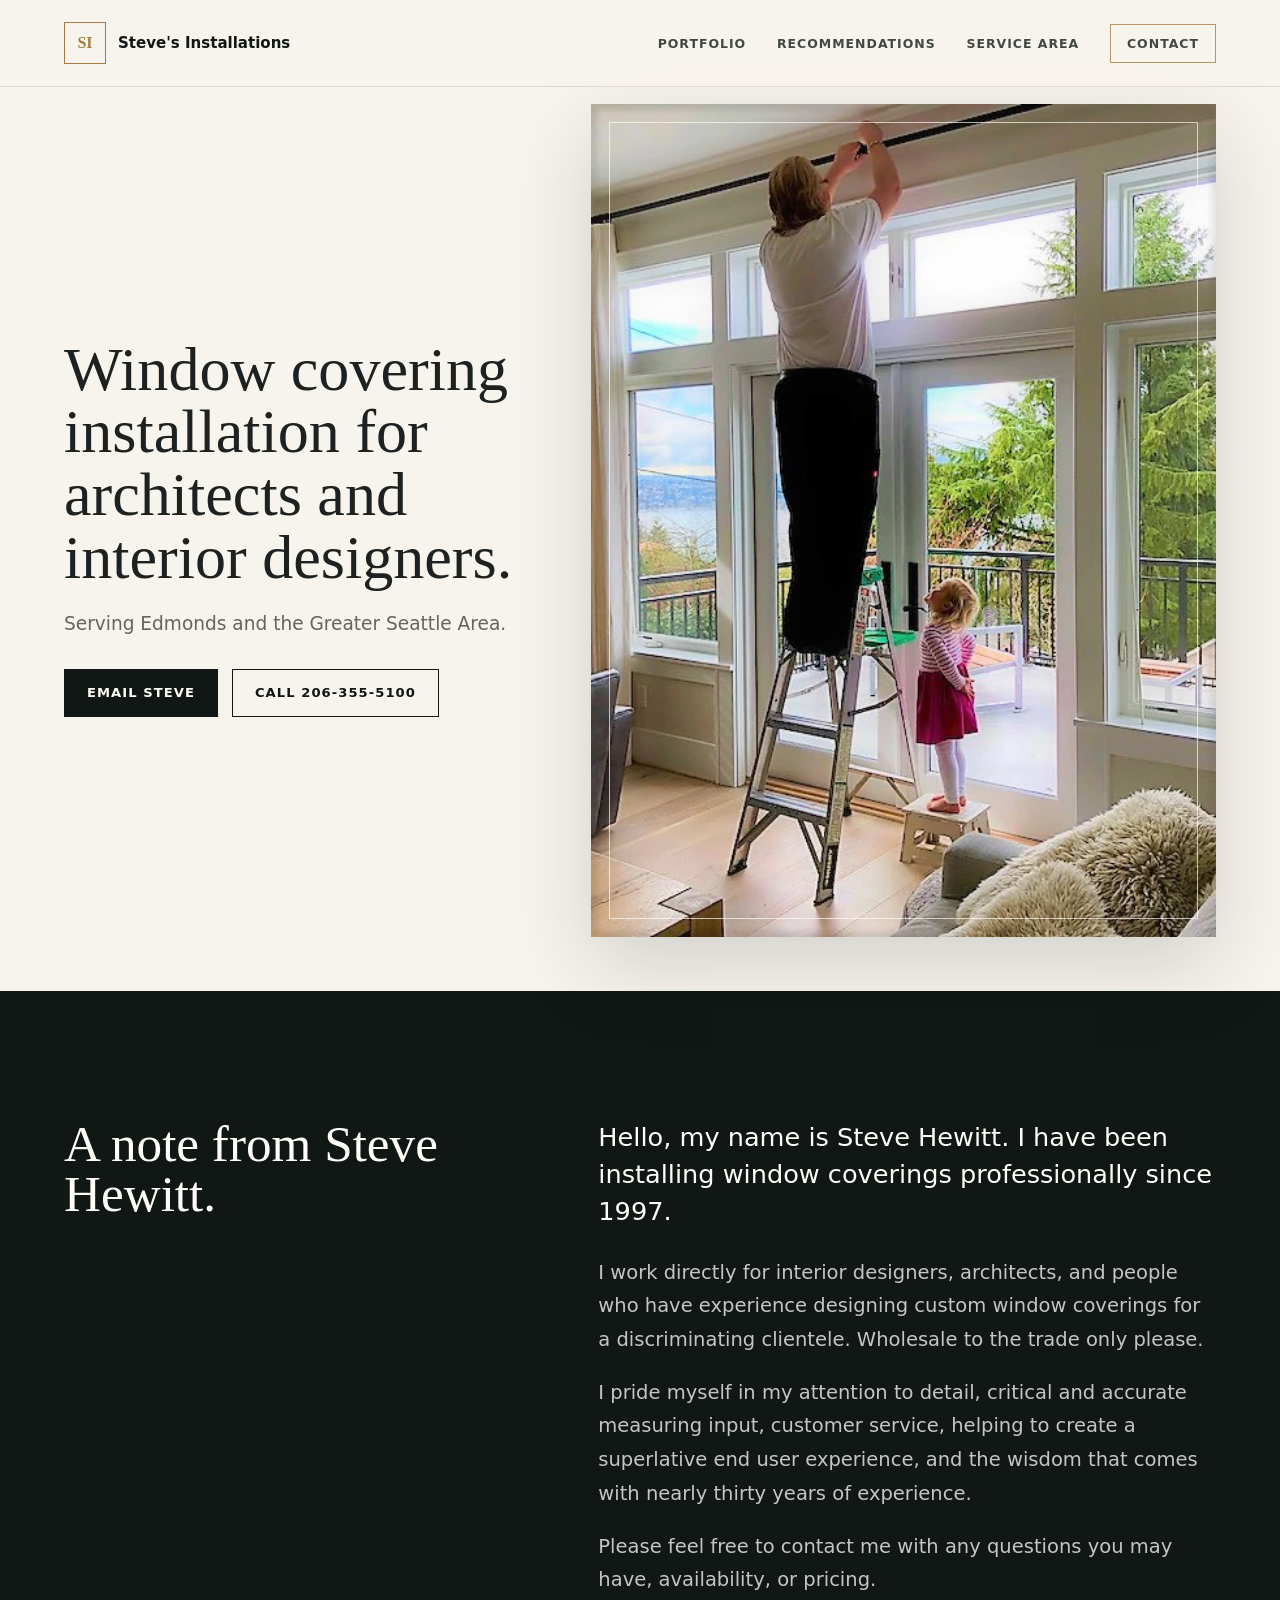
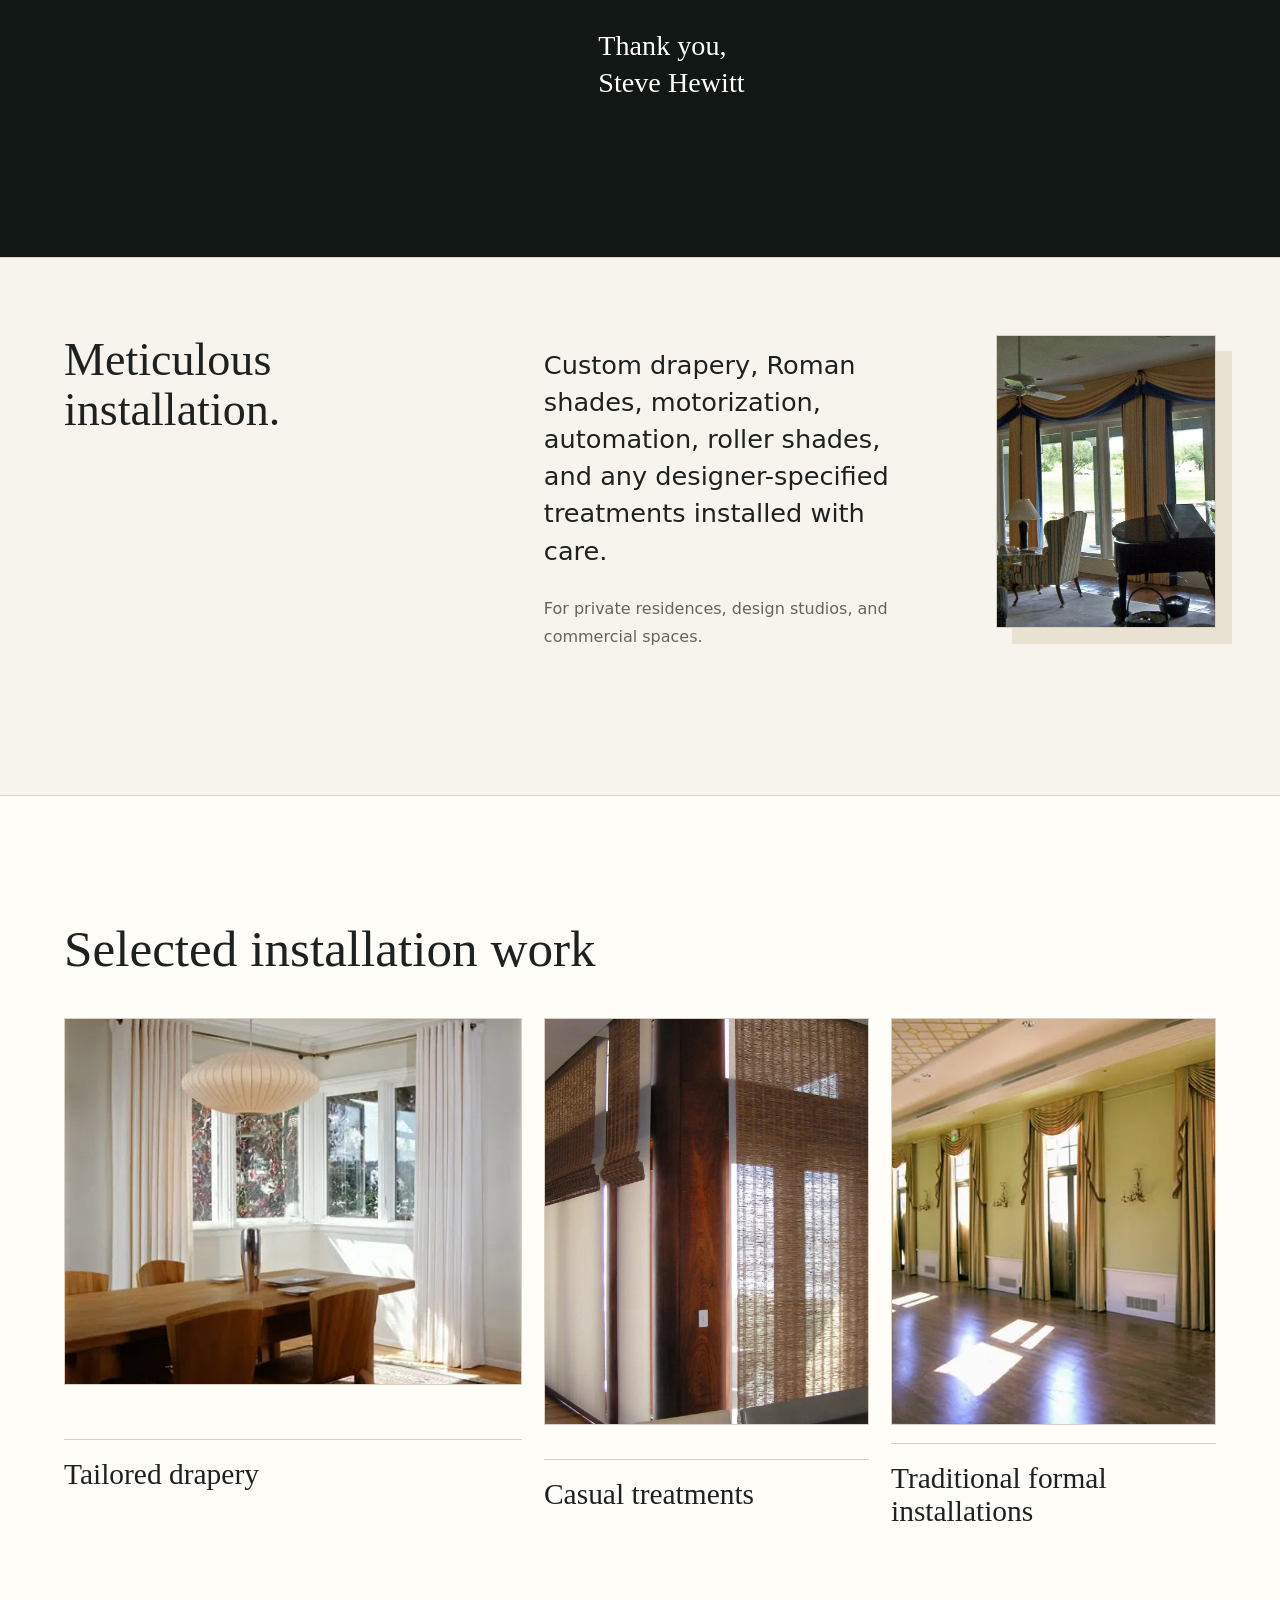
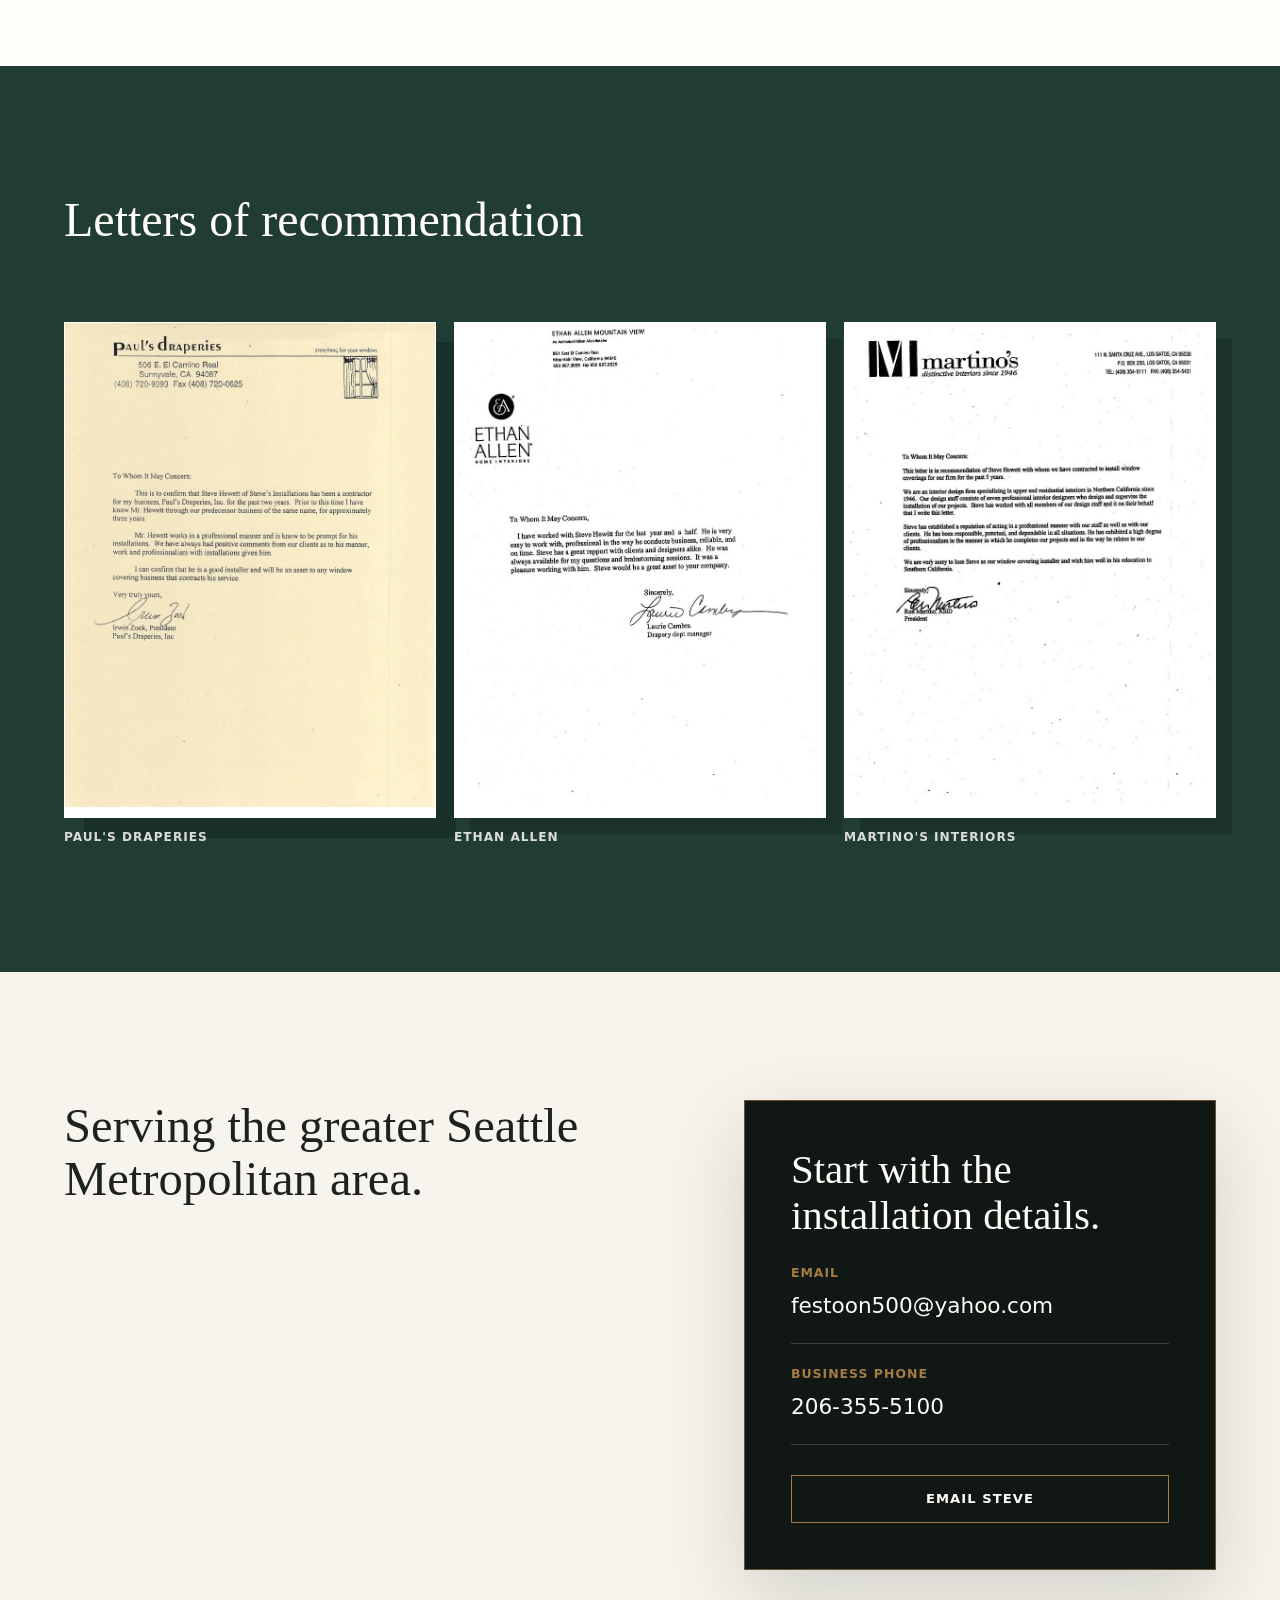
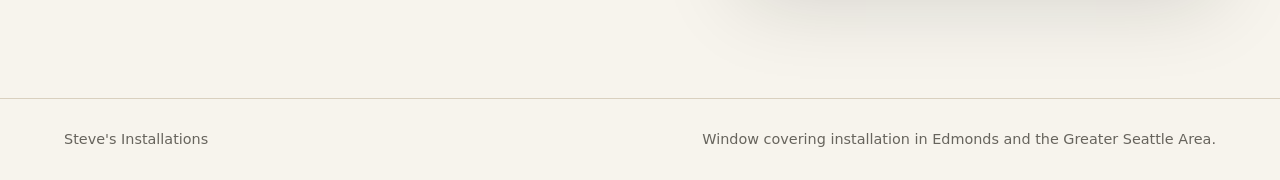
==== index.html @ 8beb2110 "Add files via upload initial commit" ====
<!doctype html>
<html lang="en">
  <head>
    <meta charset="utf-8">
    <meta name="viewport" content="width=device-width, initial-scale=1">
    <title>Steve's Installations | Window Covering Installation in Edmonds, WA</title>
    <meta
      name="description"
      content="High-end window covering installation for designers, companies, and refined interiors in Edmonds and the Greater Seattle Area."
    >
    <meta
      name="keywords"
      content="window covering installation Edmonds WA, window treatment installation Greater Seattle, drapery installation Seattle, shade installation Edmonds, blind installation Seattle"
    >
    <link rel="preload" as="image" href="assets/onsite-installation.webp">
    <link rel="stylesheet" href="styles.css?v=20260626-notes">
  </head>
  <body>
    <header class="site-header" aria-label="Primary navigation">
      <a class="brand" href="#top" aria-label="Steve's Installations home">
        <span class="brand-mark">SI</span>
        <span>Steve's Installations</span>
      </a>
      <button class="menu-toggle" type="button" aria-expanded="false" aria-controls="site-nav">
        <span></span>
        <span></span>
      </button>
      <nav id="site-nav" class="site-nav">
        <a href="#portfolio">Portfolio</a>
        <a href="#recommendations">Recommendations</a>
        <a href="#service-area">Service Area</a>
        <a class="nav-contact" href="#service-area">Contact</a>
      </nav>
    </header>

    <main id="top">
      <section class="hero">
        <div class="hero-copy">
          <h1>Window covering installation for architects and interior designers.</h1>
          <p>
            Serving Edmonds and the Greater Seattle Area.
          </p>
          <div class="hero-actions" aria-label="Contact options">
            <a class="button primary" href="#service-area">Email Steve</a>
            <a class="button secondary" href="tel:+12063555100">Call 206-355-5100</a>
          </div>
        </div>
        <div class="hero-media" aria-label="Luxury interior with installed window coverings">
          <img src="assets/onsite-installation.webp" alt="Installer working from a ladder to align window treatment hardware">
        </div>
      </section>

      <section class="bio-note" aria-labelledby="bio-heading">
        <div>
          <h2 id="bio-heading">A note from Steve Hewitt.</h2>
        </div>
        <div class="bio-copy">
          <p>
            Hello, my name is Steve Hewitt. I have been installing window coverings
            professionally since 1997.
          </p>
          <p>
            I work directly for interior designers, architects, and people who have
            experience designing custom window coverings for a discriminating clientele.
            Wholesale to the trade only please.
          </p>
          <p>
            I pride myself in my attention to detail, critical and accurate measuring input,
            customer service, helping to create a superlative end user experience, and the
            wisdom that comes with nearly thirty years of experience.
          </p>
          <p>
            Please feel free to contact me with any questions you may have, availability,
            or pricing.
          </p>
          <p class="bio-signature">Thank you,<br>Steve Hewitt</p>
        </div>
      </section>

      <section class="intro" aria-labelledby="meticulous-heading">
        <div>
          <h2 id="meticulous-heading">Meticulous installation.</h2>
        </div>
        <div class="intro-copy">
          <p>
            Custom drapery, Roman shades, motorization, automation, roller shades, and
            any designer-specified treatments installed with care.
          </p>
          <p>
            For private residences, design studios, and commercial spaces.
          </p>
        </div>
        <figure class="intro-media">
          <img src="assets/hero-drapery-room.webp" alt="Living room with layered custom drapery installed across tall windows">
        </figure>
      </section>

      <section id="portfolio" class="portfolio" aria-labelledby="portfolio-heading">
        <div class="section-heading">
          <h2 id="portfolio-heading">Selected installation work</h2>
        </div>
        <div class="project-grid">
          <article class="project featured">
            <img src="assets/dining-drapery.webp" alt="White custom drapery installed around a dining room bay window">
            <div>
              <h3>Tailored drapery</h3>
            </div>
          </article>
          <article class="project">
            <img src="assets/woven-shades.webp" alt="Woven shades installed across a warm wood interior">
            <div>
              <h3>Casual treatments</h3>
            </div>
          </article>
          <article class="project">
            <img src="assets/ballroom-drapery.webp" alt="Formal room with custom swags and drapery installed along tall windows">
            <div>
              <h3>Traditional formal installations</h3>
            </div>
          </article>
        </div>
      </section>

      <section id="recommendations" class="trust" aria-labelledby="trust-heading">
        <div class="trust-copy">
          <h2 id="trust-heading">Letters of recommendation</h2>
        </div>
        <div class="letter-gallery" aria-label="Recommendation letter scans">
          <article class="letter-scan featured-letter">
            <button class="letter-button" type="button" data-letter-src="assets/letter-pauls-draperies.webp" data-letter-title="Paul's Draperies">
              <img src="assets/letter-pauls-draperies.webp" alt="Recommendation letter from Paul's Draperies">
            </button>
            <span>Paul's Draperies</span>
          </article>
          <article class="letter-scan">
            <button class="letter-button" type="button" data-letter-src="assets/letter-ethan-allen.webp" data-letter-title="Ethan Allen">
              <img src="assets/letter-ethan-allen.webp" alt="Recommendation letter from Ethan Allen Mountain View">
            </button>
            <span>Ethan Allen</span>
          </article>
          <article class="letter-scan">
            <button class="letter-button" type="button" data-letter-src="assets/letter-martinos.webp" data-letter-title="Martino's Interiors">
              <img src="assets/letter-martinos.webp" alt="Recommendation letter from Martino's distinctive interiors">
            </button>
            <span>Martino's Interiors</span>
          </article>
        </div>
      </section>

      <section id="service-area" class="contact-section" aria-labelledby="contact-heading">
        <div class="service-area">
          <h2>Serving the greater Seattle Metropolitan area.</h2>
        </div>
        <div class="contact-card">
          <h2 id="contact-heading">Start with the installation details.</h2>
          <dl>
            <div>
              <dt>Email</dt>
              <dd><a href="mailto:festoon500@yahoo.com">festoon500@yahoo.com</a></dd>
            </div>
            <div>
              <dt>Business Phone</dt>
              <dd><a href="tel:+12063555100">206-355-5100</a></dd>
            </div>
          </dl>
          <a class="button primary wide" href="mailto:festoon500@yahoo.com">Email Steve</a>
        </div>
      </section>
    </main>

    <footer class="site-footer">
      <p>Steve's Installations</p>
      <p>Window covering installation in Edmonds and the Greater Seattle Area.</p>
    </footer>

    <div class="letter-modal" id="letter-modal" role="dialog" aria-modal="true" aria-hidden="true" aria-labelledby="letter-modal-title">
      <div class="letter-modal-shell">
        <div class="letter-modal-bar">
          <h2 id="letter-modal-title">Recommendation letter</h2>
          <button class="letter-close" type="button" aria-label="Close recommendation letter">Close</button>
        </div>
        <div class="letter-modal-frame">
          <img id="letter-modal-image" src="" alt="">
        </div>
      </div>
    </div>

    <script src="script.js?v=20260626-notes"></script>
  </body>
</html>
---- styles.css ----
:root {
  --bg: #f7f4ed;
  --paper: #fffdf8;
  --ink: #1d211f;
  --muted: #67645d;
  --line: #d9d0bf;
  --brass: #a47b42;
  --evergreen: #213c34;
  --deep: #101715;
  --shadow: 0 28px 80px rgba(16, 23, 21, 0.16);
  --serif: Castellar, Georgia, "Times New Roman", serif;
  --sans: Inter, ui-sans-serif, system-ui, -apple-system, BlinkMacSystemFont, "Segoe UI", sans-serif;
}

* {
  box-sizing: border-box;
}

html {
  scroll-behavior: smooth;
  overflow-x: hidden;
}

body {
  margin: 0;
  background: var(--bg);
  color: var(--ink);
  font-family: var(--sans);
  letter-spacing: 0;
  overflow-x: hidden;
}

body.modal-open {
  overflow: hidden;
}

img {
  display: block;
  max-width: 100%;
}

a {
  color: inherit;
  text-decoration: none;
}

.site-header {
  position: fixed;
  inset: 0 0 auto;
  z-index: 20;
  display: flex;
  align-items: center;
  justify-content: space-between;
  gap: 24px;
  padding: 22px clamp(22px, 5vw, 72px);
  background: rgba(247, 244, 237, 0.86);
  border-bottom: 1px solid rgba(217, 208, 191, 0.72);
  backdrop-filter: blur(18px);
}

.brand {
  display: inline-flex;
  align-items: center;
  gap: 12px;
  font-size: 0.94rem;
  font-weight: 650;
  color: var(--deep);
}

.brand-mark {
  display: grid;
  width: 42px;
  height: 42px;
  place-items: center;
  border: 1px solid var(--brass);
  color: var(--brass);
  font-family: var(--serif);
  font-size: 1rem;
}

.site-nav {
  display: flex;
  align-items: center;
  gap: clamp(18px, 2.4vw, 34px);
  font-size: 0.78rem;
  font-weight: 700;
  color: var(--deep);
  text-transform: uppercase;
  letter-spacing: 0.08em;
}

.site-nav a {
  opacity: 0.78;
  transition: opacity 180ms ease, color 180ms ease;
}

.site-nav a:hover,
.site-nav a:focus-visible {
  color: var(--brass);
  opacity: 1;
}

.nav-contact {
  padding: 11px 16px;
  border: 1px solid var(--brass);
}

.menu-toggle {
  display: none;
  width: 42px;
  height: 42px;
  border: 1px solid var(--line);
  background: var(--paper);
}

.menu-toggle span {
  display: block;
  width: 18px;
  height: 1px;
  margin: 5px auto;
  background: var(--deep);
}

.hero {
  min-height: 88vh;
  display: grid;
  grid-template-columns: minmax(0, 0.86fr) minmax(420px, 1.14fr);
  gap: clamp(28px, 4.4vw, 64px);
  align-items: center;
  padding: 104px clamp(22px, 5vw, 72px) 54px;
}

.hero-copy {
  max-width: 610px;
  padding-top: 14px;
}

h1,
h2,
h3,
p {
  margin-top: 0;
}

h1,
h2 {
  font-family: var(--serif);
  font-weight: 400;
  line-height: 0.98;
}

h1 {
  margin-bottom: 20px;
  font-size: clamp(3rem, 4.85vw, 5.1rem);
  line-height: 1.01;
}

h2 {
  margin-bottom: 0;
  font-size: clamp(2.2rem, 4.25vw, 4.65rem);
}

h3 {
  margin-bottom: 10px;
  font-family: var(--serif);
  font-size: clamp(1.45rem, 2.3vw, 2.1rem);
  font-weight: 400;
}

.hero-copy p,
.intro-copy p,
.intro-media figcaption,
.trust-copy p,
.section-heading p,
.project p,
.service-area p,
.contact-card dd,
.site-footer {
  color: var(--muted);
  font-size: 1rem;
  line-height: 1.75;
}

.hero-copy p {
  max-width: 560px;
  margin-bottom: 28px;
  font-size: clamp(1.02rem, 1.45vw, 1.16rem);
}

.hero-actions {
  display: flex;
  flex-wrap: wrap;
  gap: 14px;
}

.button {
  display: inline-flex;
  min-height: 48px;
  align-items: center;
  justify-content: center;
  padding: 0 22px;
  border: 1px solid var(--deep);
  font-size: 0.82rem;
  font-weight: 800;
  text-transform: uppercase;
  letter-spacing: 0.08em;
  transition: transform 180ms ease, background 180ms ease, border-color 180ms ease;
}

.button:hover,
.button:focus-visible {
  transform: translateY(-2px);
}

.button.primary {
  background: var(--deep);
  color: var(--paper);
}

.button.secondary {
  color: var(--deep);
}

.button.wide {
  width: 100%;
}

.hero-media {
  position: relative;
  min-height: min(60vh, 620px);
  overflow: hidden;
  box-shadow: var(--shadow);
}

.hero-media::before {
  position: absolute;
  inset: 18px;
  z-index: 1;
  border: 1px solid rgba(255, 253, 248, 0.68);
  content: "";
  pointer-events: none;
}

.hero-media img {
  width: 100%;
  height: 100%;
  min-height: inherit;
  object-fit: cover;
  object-position: center;
}

.intro,
.bio-note,
.portfolio,
.trust,
.contact-section {
  padding: clamp(76px, 10vw, 136px) clamp(22px, 5vw, 72px);
}

.intro,
.bio-note,
.portfolio,
.trust,
.contact-section {
  scroll-margin-top: 88px;
}

.intro {
  display: grid;
  grid-template-columns: minmax(300px, 0.9fr) minmax(300px, 0.84fr) minmax(220px, 0.46fr);
  gap: clamp(30px, 5vw, 72px);
  padding-top: clamp(44px, 6vw, 86px);
  border-top: 1px solid var(--line);
  border-bottom: 1px solid var(--line);
}

.intro h2 {
  max-width: 8.4em;
  font-size: clamp(2.35rem, 3.6vw, 3.9rem);
  line-height: 1.08;
}

.intro-copy {
  max-width: 640px;
  padding-top: 12px;
}

.intro-copy p:first-child {
  color: var(--ink);
  font-size: clamp(1.2rem, 2vw, 1.72rem);
  line-height: 1.45;
}

.intro-media {
  align-self: start;
  margin: 0;
}

.intro-media img {
  width: 100%;
  aspect-ratio: 3 / 4;
  object-fit: cover;
  border: 1px solid var(--line);
  box-shadow: 16px 16px 0 rgba(164, 123, 66, 0.16);
}

.intro-media figcaption {
  margin-top: 14px;
  color: var(--deep);
  font-size: 0.84rem;
  font-weight: 750;
  letter-spacing: 0.08em;
  line-height: 1.5;
  text-transform: uppercase;
}

.bio-note {
  display: grid;
  grid-template-columns: minmax(0, 0.72fr) minmax(320px, 1fr);
  gap: clamp(36px, 7vw, 96px);
  background: var(--deep);
  color: var(--paper);
}

.bio-note h2 {
  max-width: 620px;
  font-size: clamp(2.3rem, 4vw, 4.45rem);
}

.bio-copy {
  max-width: 760px;
}

.bio-copy p {
  color: rgba(255, 253, 248, 0.76);
  font-size: clamp(1.02rem, 1.55vw, 1.22rem);
  line-height: 1.72;
}

.bio-copy p:first-child {
  color: var(--paper);
  font-size: clamp(1.26rem, 2vw, 1.68rem);
  line-height: 1.45;
}

.bio-signature {
  margin-top: 30px;
  color: var(--paper) !important;
  font-family: var(--serif);
  font-size: clamp(1.32rem, 2.2vw, 1.9rem) !important;
  line-height: 1.32 !important;
}

.portfolio {
  background: var(--paper);
}

.section-heading {
  display: flex;
  align-items: end;
  justify-content: space-between;
  gap: 28px;
  margin-bottom: 44px;
}

.section-heading h2 {
  max-width: 760px;
  font-size: clamp(2.3rem, 4vw, 4.4rem);
}

.section-heading p {
  max-width: 360px;
  margin-bottom: 10px;
}

.project-grid {
  display: grid;
  grid-template-columns: 1.24fr 0.88fr 0.88fr;
  gap: 22px;
  align-items: stretch;
}

.project {
  display: grid;
  gap: 18px;
}

.project img {
  width: 100%;
  aspect-ratio: 4 / 5;
  object-fit: cover;
  border: 1px solid var(--line);
}

.project.featured img {
  aspect-ratio: 5 / 4;
  object-position: center;
}

.project div {
  border-top: 1px solid var(--line);
  padding-top: 18px;
}

.project p {
  margin-bottom: 0;
}

.trust {
  display: grid;
  grid-template-columns: minmax(390px, 0.82fr) minmax(520px, 1.18fr);
  gap: clamp(36px, 6vw, 78px);
  align-items: start;
  background: var(--evergreen);
  color: var(--paper);
}

.trust-copy {
  min-width: 0;
}

.trust-copy h2 {
  max-width: 10em;
  font-size: clamp(2.45rem, 3.75vw, 4.25rem);
  line-height: 1.08;
}

.trust-copy p {
  max-width: 690px;
  margin-top: 28px;
  color: rgba(255, 253, 248, 0.72);
  font-size: clamp(1.08rem, 1.8vw, 1.35rem);
}

.letter-gallery {
  display: grid;
  grid-template-columns: 1.06fr 0.82fr;
  gap: 18px;
  align-items: start;
}

.letter-scan {
  display: grid;
  gap: 12px;
}

.letter-button {
  display: block;
  width: 100%;
  padding: 0;
  border: 0;
  background: transparent;
  color: inherit;
  cursor: zoom-in;
  text-align: left;
}

.letter-button:hover img,
.letter-button:focus-visible img {
  border-color: var(--brass);
  transform: translateY(-3px);
}

.letter-button:focus-visible {
  outline: 2px solid var(--brass);
  outline-offset: 8px;
}

.letter-scan img {
  width: 100%;
  aspect-ratio: 3 / 4;
  object-fit: contain;
  object-position: top center;
  background: #fff;
  border: 1px solid rgba(255, 253, 248, 0.42);
  box-shadow: 16px 16px 0 rgba(0, 0, 0, 0.18);
  transition: border-color 180ms ease, transform 180ms ease;
}

.letter-scan span {
  color: rgba(255, 253, 248, 0.84);
  font-size: 0.76rem;
  font-weight: 800;
  letter-spacing: 0.08em;
  text-transform: uppercase;
}

.featured-letter {
  grid-row: span 2;
}

.featured-letter img {
  box-shadow: 20px 20px 0 rgba(0, 0, 0, 0.2);
}

.contact-section {
  display: grid;
  grid-template-columns: minmax(0, 0.78fr) minmax(320px, 0.62fr);
  gap: clamp(34px, 7vw, 86px);
  align-items: start;
}

.service-area h2 {
  margin-bottom: 26px;
  max-width: 100%;
  font-size: clamp(2.2rem, 3.8vw, 4.15rem);
  line-height: 1.08;
}

.contact-card h2 {
  margin-bottom: 26px;
  max-width: 8.5em;
  font-size: clamp(1.78rem, 3.2vw, 3.35rem);
  line-height: 1.12;
  overflow-wrap: normal;
  word-break: normal;
  hyphens: none;
  text-wrap: balance;
}

.service-area p {
  max-width: 620px;
  font-size: clamp(1.08rem, 1.8vw, 1.35rem);
}

.seo-line {
  margin-top: 28px;
  color: var(--ink);
}

.contact-card {
  padding: clamp(28px, 4vw, 46px);
  background: var(--deep);
  color: var(--paper);
  border: 1px solid rgba(164, 123, 66, 0.58);
  box-shadow: var(--shadow);
}

.contact-card dl {
  display: grid;
  gap: 22px;
  margin: 0 0 30px;
}

.contact-card div {
  padding-bottom: 18px;
  border-bottom: 1px solid rgba(255, 253, 248, 0.18);
}

.contact-card dt {
  margin-bottom: 7px;
  color: var(--brass);
  font-size: 0.78rem;
  font-weight: 800;
  text-transform: uppercase;
  letter-spacing: 0.08em;
}

.contact-card dd {
  margin: 0;
  color: var(--paper);
  font-size: clamp(1.05rem, 2vw, 1.35rem);
}

.contact-card .button.primary {
  border-color: var(--brass);
  background: transparent;
  color: var(--paper);
}

.site-footer {
  display: flex;
  justify-content: space-between;
  gap: 20px;
  padding: 28px clamp(22px, 5vw, 72px);
  border-top: 1px solid var(--line);
}

.site-footer p {
  margin: 0;
  font-size: 0.9rem;
}

.letter-modal {
  position: fixed;
  inset: 0;
  z-index: 80;
  display: none;
  place-items: center;
  padding: 18px;
  background: rgba(16, 23, 21, 0.72);
  backdrop-filter: blur(8px);
}

.letter-modal.is-open {
  display: grid;
}

.letter-modal-shell {
  display: grid;
  width: min(94vw, 960px);
  max-height: 94vh;
  grid-template-rows: auto minmax(0, 1fr);
  overflow: hidden;
  background: var(--paper);
  border: 1px solid var(--brass);
  box-shadow: var(--shadow);
}

.letter-modal-bar {
  display: flex;
  align-items: center;
  justify-content: space-between;
  gap: 16px;
  padding: 16px 18px;
  border-bottom: 1px solid var(--line);
  background: var(--paper);
}

.letter-modal-bar h2 {
  margin: 0;
  font-family: var(--sans);
  font-size: 0.82rem;
  font-weight: 800;
  letter-spacing: 0.08em;
  line-height: 1.2;
  text-transform: uppercase;
}

.letter-close {
  min-height: 38px;
  padding: 0 14px;
  border: 1px solid var(--deep);
  background: var(--deep);
  color: var(--paper);
  cursor: pointer;
  font-size: 0.76rem;
  font-weight: 800;
  letter-spacing: 0.08em;
  text-transform: uppercase;
}

.letter-modal-frame {
  max-height: calc(94vh - 71px);
  overflow: auto;
  padding: clamp(18px, 3vw, 34px);
  background: #ede7dc;
}

.letter-modal-frame img {
  width: min(860px, 100%);
  max-width: none;
  margin: 0 auto;
  background: #fff;
  box-shadow: 0 18px 60px rgba(16, 23, 21, 0.22);
}

@media (max-width: 1320px) {
  .trust {
    grid-template-columns: 1fr;
  }

  .trust-copy h2 {
    max-width: 100%;
  }

  .letter-gallery {
    grid-template-columns: repeat(3, minmax(0, 1fr));
  }

  .featured-letter {
    grid-row: auto;
  }
}

@media (max-width: 940px) {
  .site-header {
    padding: 16px 22px;
  }

  .menu-toggle {
    display: block;
  }

  .site-nav {
    position: fixed;
    inset: 75px 16px auto;
    display: none;
    flex-direction: column;
    align-items: stretch;
    gap: 0;
    padding: 10px;
    background: var(--paper);
    border: 1px solid var(--line);
    box-shadow: var(--shadow);
  }

  .site-nav.is-open {
    display: flex;
  }

  .site-nav a {
    padding: 15px 14px;
  }

  .nav-contact {
    border: 0;
    border-top: 1px solid var(--line);
  }

  .hero,
  .intro,
  .bio-note,
  .trust,
  .contact-section {
    grid-template-columns: 1fr;
  }

  .hero {
    min-height: auto;
    padding-top: 104px;
  }

  .hero-media {
    min-height: 440px;
  }

  .section-heading {
    display: block;
  }

  .project-grid {
    grid-template-columns: 1fr;
  }

  .intro-media {
    max-width: 430px;
  }

  .letter-gallery {
    grid-template-columns: repeat(3, minmax(0, 1fr));
  }

  .featured-letter {
    grid-row: auto;
  }

  .project.featured img,
  .project img {
    aspect-ratio: 16 / 11;
  }
}

@media (max-width: 560px) {
  .brand {
    gap: 9px;
    font-size: 0.84rem;
  }

  .brand-mark {
    width: 36px;
    height: 36px;
  }

  h1 {
    font-size: clamp(2.32rem, 11.5vw, 3.05rem);
  }

  h2 {
    font-size: clamp(2.1rem, 12vw, 3.35rem);
  }

  .hero-actions,
  .button {
    width: 100%;
  }

  .hero-media {
    min-height: 330px;
  }

  .intro,
  .bio-note,
  .portfolio,
  .trust,
  .contact-section {
    padding-top: 68px;
    padding-bottom: 68px;
  }

  .contact-card {
    padding: 26px;
  }

  .contact-card h2 {
    max-width: 100%;
    font-size: clamp(1.58rem, 7.2vw, 2.06rem);
    line-height: 1.16;
  }

  .letter-gallery {
    grid-template-columns: 1fr;
    gap: 24px;
  }

  .letter-modal {
    padding: 12px;
  }

  .letter-modal-frame {
    padding: 14px;
  }

  .site-footer {
    display: block;
  }

  .site-footer p + p {
    margin-top: 8px;
  }
}
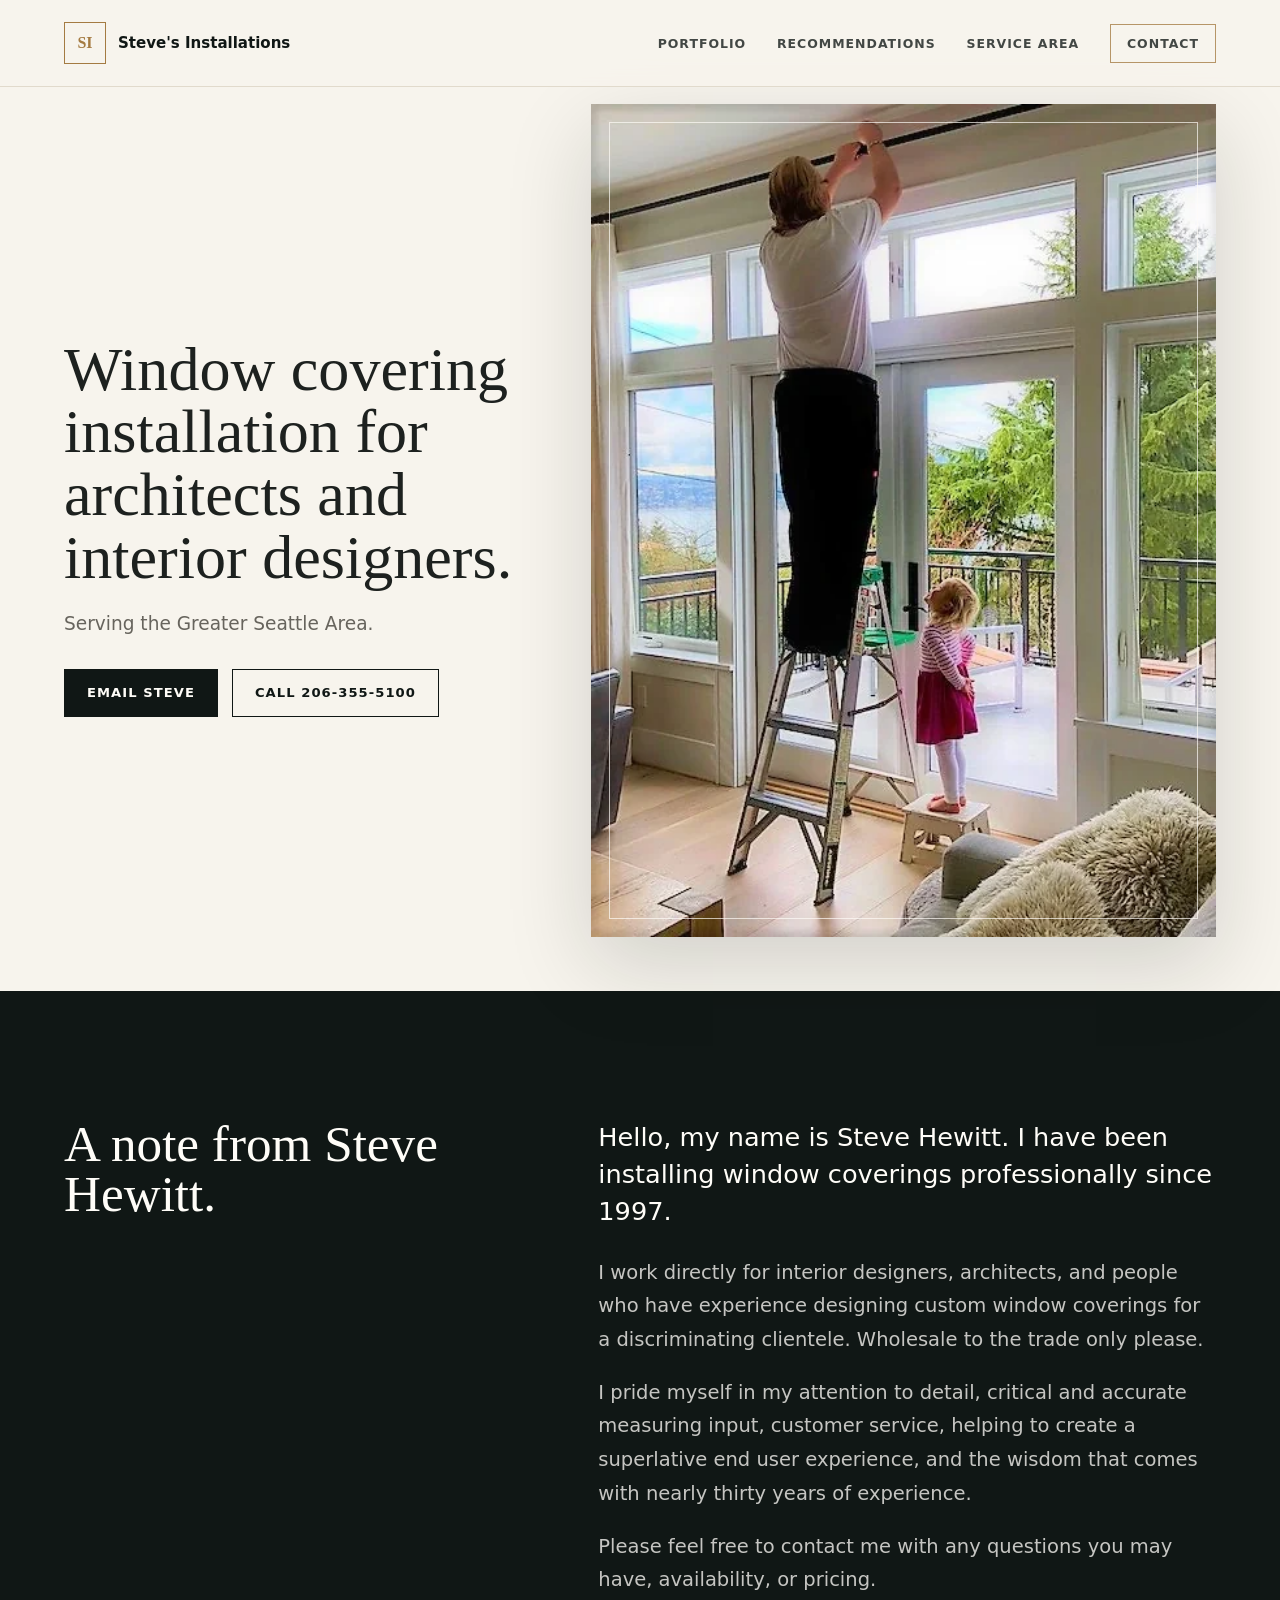
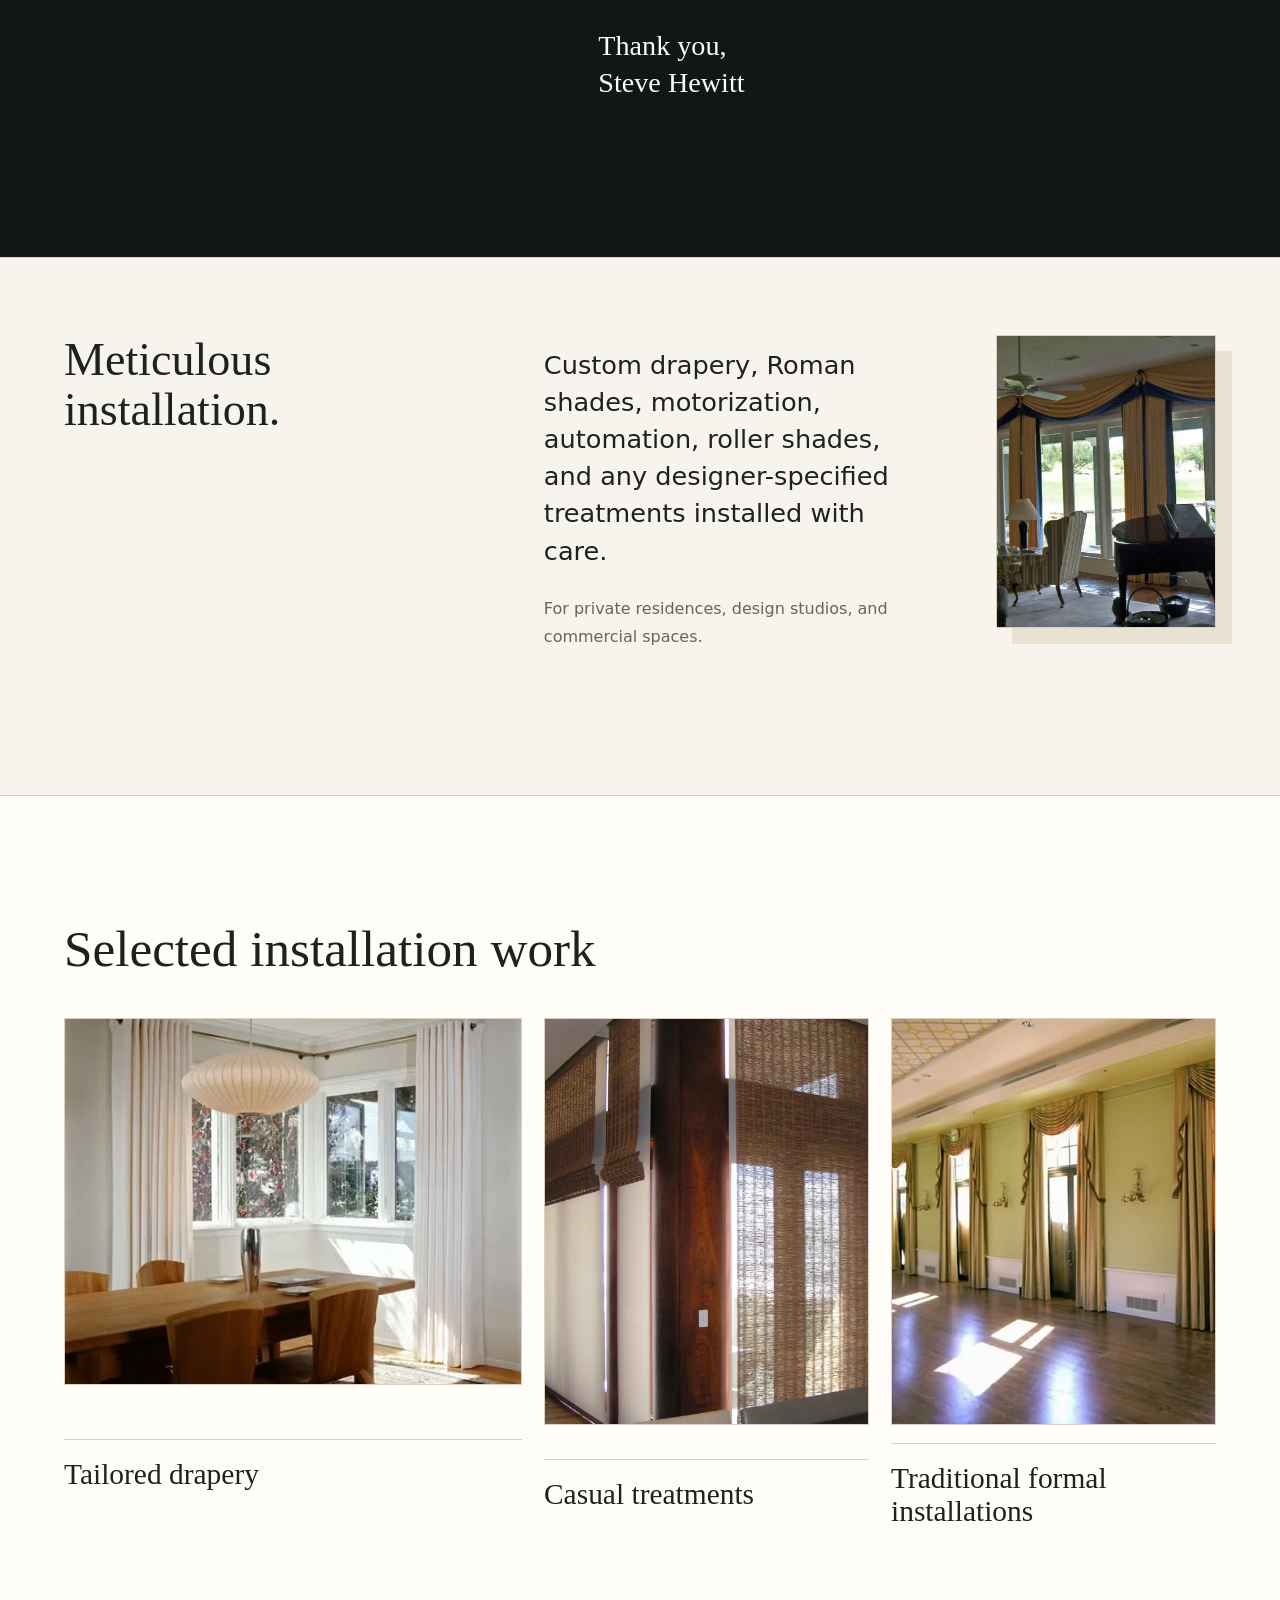
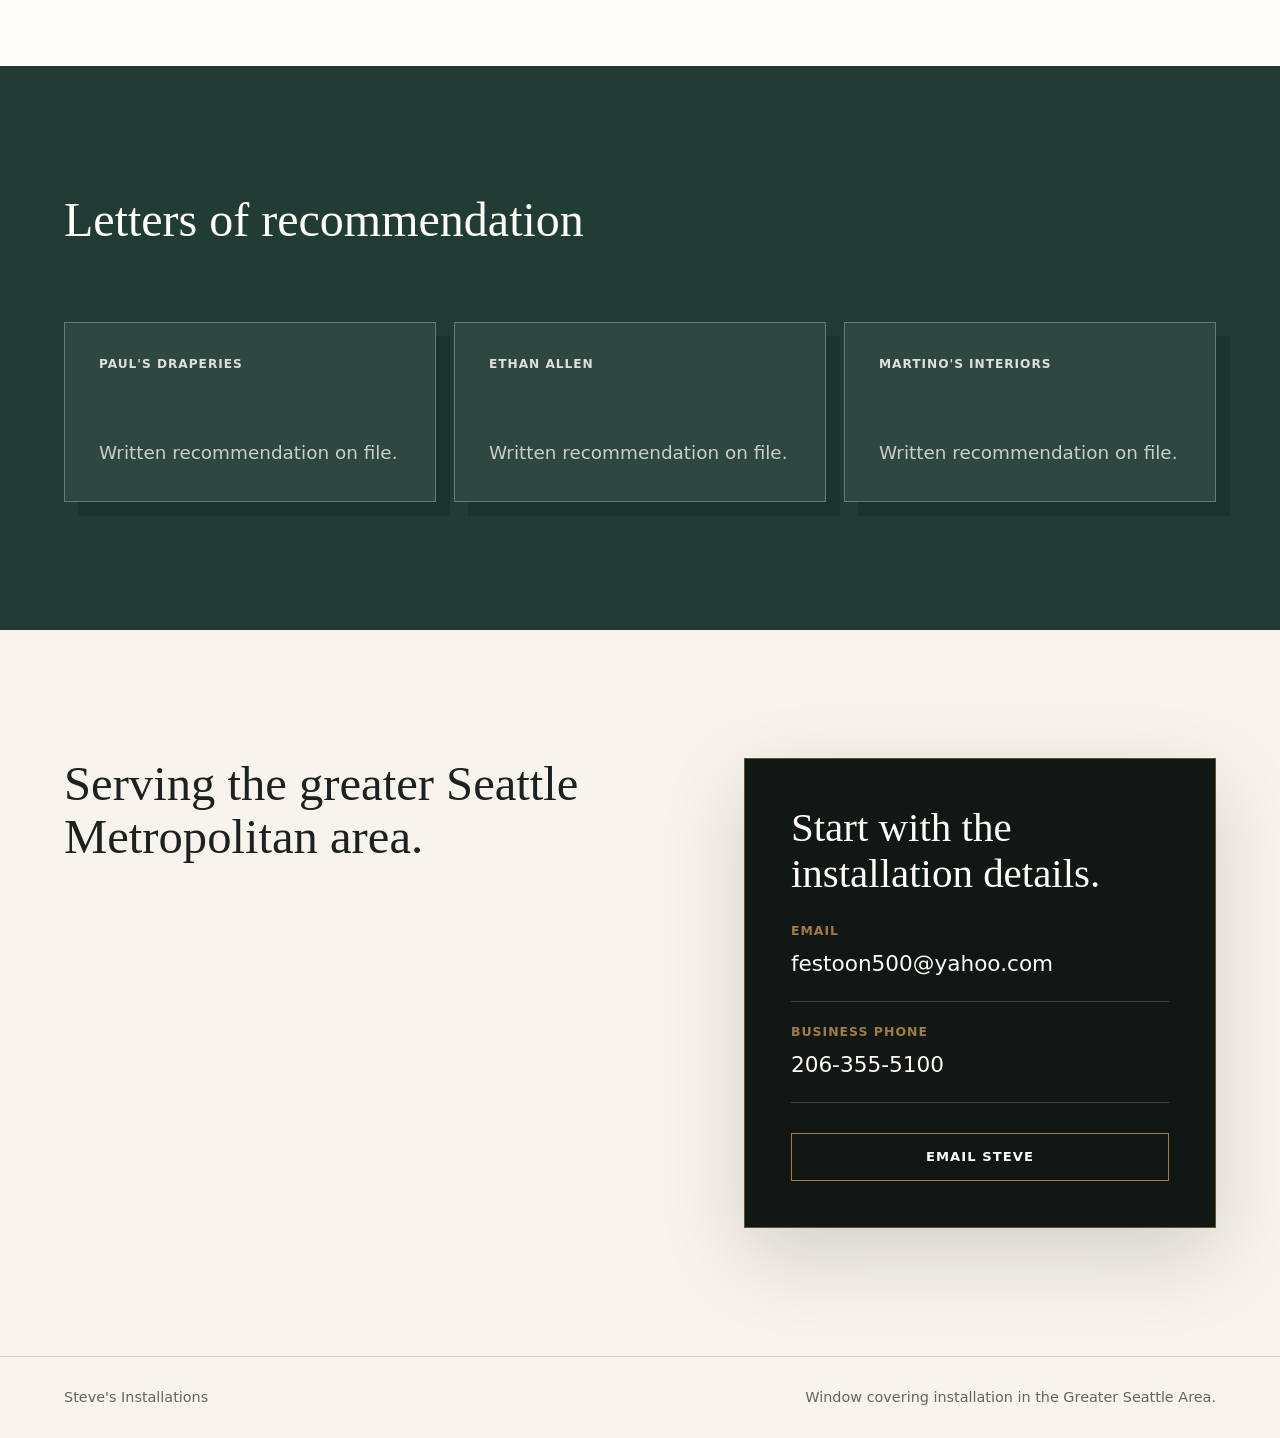
==== commit 4f196c80: "Fix canonical indexing and publish privacy cleanup" ====
--- a/index.html
+++ b/index.html
@@ -3,17 +3,19 @@
   <head>
     <meta charset="utf-8">
     <meta name="viewport" content="width=device-width, initial-scale=1">
-    <title>Steve's Installations | Window Covering Installation in Edmonds, WA</title>
+    <title>Steve's Installations | Window Covering Installation for the Trade</title>
     <meta
       name="description"
-      content="High-end window covering installation for designers, companies, and refined interiors in Edmonds and the Greater Seattle Area."
+      content="Wholesale window covering installation for architects, interior designers, and refined interiors in the Greater Seattle Area."
     >
     <meta
       name="keywords"
-      content="window covering installation Edmonds WA, window treatment installation Greater Seattle, drapery installation Seattle, shade installation Edmonds, blind installation Seattle"
+      content="window covering installation, window treatment installation, drapery installation, shade installation, blind installation, motorized shades"
     >
+    <meta name="robots" content="index, follow, noimageindex">
+    <link rel="canonical" href="https://pnwdrapes.com/">
     <link rel="preload" as="image" href="assets/onsite-installation.webp">
-    <link rel="stylesheet" href="styles.css?v=20260626-notes">
+    <link rel="stylesheet" href="styles.css?v=20261011-privacy">
   </head>
   <body>
     <header class="site-header" aria-label="Primary navigation">
@@ -38,7 +40,7 @@
         <div class="hero-copy">
           <h1>Window covering installation for architects and interior designers.</h1>
           <p>
-            Serving Edmonds and the Greater Seattle Area.
+            Serving the Greater Seattle Area.
           </p>
           <div class="hero-actions" aria-label="Contact options">
             <a class="button primary" href="#service-area">Email Steve</a>
@@ -125,24 +127,18 @@
         <div class="trust-copy">
           <h2 id="trust-heading">Letters of recommendation</h2>
         </div>
-        <div class="letter-gallery" aria-label="Recommendation letter scans">
-          <article class="letter-scan featured-letter">
-            <button class="letter-button" type="button" data-letter-src="assets/letter-pauls-draperies.webp" data-letter-title="Paul's Draperies">
-              <img src="assets/letter-pauls-draperies.webp" alt="Recommendation letter from Paul's Draperies">
-            </button>
+        <div class="recommendation-list" aria-label="Recommendation letters on file">
+          <article class="recommendation-card">
             <span>Paul's Draperies</span>
+            <p>Written recommendation on file.</p>
           </article>
-          <article class="letter-scan">
-            <button class="letter-button" type="button" data-letter-src="assets/letter-ethan-allen.webp" data-letter-title="Ethan Allen">
-              <img src="assets/letter-ethan-allen.webp" alt="Recommendation letter from Ethan Allen Mountain View">
-            </button>
+          <article class="recommendation-card">
             <span>Ethan Allen</span>
+            <p>Written recommendation on file.</p>
           </article>
-          <article class="letter-scan">
-            <button class="letter-button" type="button" data-letter-src="assets/letter-martinos.webp" data-letter-title="Martino's Interiors">
-              <img src="assets/letter-martinos.webp" alt="Recommendation letter from Martino's distinctive interiors">
-            </button>
+          <article class="recommendation-card">
             <span>Martino's Interiors</span>
+            <p>Written recommendation on file.</p>
           </article>
         </div>
       </section>
@@ -170,21 +166,9 @@
 
     <footer class="site-footer">
       <p>Steve's Installations</p>
-      <p>Window covering installation in Edmonds and the Greater Seattle Area.</p>
+      <p>Window covering installation in the Greater Seattle Area.</p>
     </footer>
 
-    <div class="letter-modal" id="letter-modal" role="dialog" aria-modal="true" aria-hidden="true" aria-labelledby="letter-modal-title">
-      <div class="letter-modal-shell">
-        <div class="letter-modal-bar">
-          <h2 id="letter-modal-title">Recommendation letter</h2>
-          <button class="letter-close" type="button" aria-label="Close recommendation letter">Close</button>
-        </div>
-        <div class="letter-modal-frame">
-          <img id="letter-modal-image" src="" alt="">
-        </div>
-      </div>
-    </div>
-
-    <script src="script.js?v=20260626-notes"></script>
+    <script src="script.js?v=20261011-privacy"></script>
   </body>
 </html>
--- a/styles.css
+++ b/styles.css
@@ -30,10 +30,6 @@
   overflow-x: hidden;
 }
 
-body.modal-open {
-  overflow: hidden;
-}
-
 img {
   display: block;
   max-width: 100%;
@@ -432,52 +428,26 @@
   font-size: clamp(1.08rem, 1.8vw, 1.35rem);
 }
 
-.letter-gallery {
-  display: grid;
-  grid-template-columns: 1.06fr 0.82fr;
+.recommendation-list {
+  display: grid;
+  grid-template-columns: repeat(3, minmax(0, 1fr));
   gap: 18px;
-  align-items: start;
-}
-
-.letter-scan {
-  display: grid;
-  gap: 12px;
-}
-
-.letter-button {
-  display: block;
-  width: 100%;
-  padding: 0;
-  border: 0;
-  background: transparent;
+  align-items: stretch;
+}
+
+.recommendation-card {
+  display: flex;
+  min-height: 180px;
+  flex-direction: column;
+  justify-content: space-between;
+  padding: clamp(24px, 3vw, 34px);
+  background: rgba(255, 253, 248, 0.06);
+  border: 1px solid rgba(255, 253, 248, 0.28);
+  box-shadow: 14px 14px 0 rgba(0, 0, 0, 0.16);
   color: inherit;
-  cursor: zoom-in;
-  text-align: left;
-}
-
-.letter-button:hover img,
-.letter-button:focus-visible img {
-  border-color: var(--brass);
-  transform: translateY(-3px);
-}
-
-.letter-button:focus-visible {
-  outline: 2px solid var(--brass);
-  outline-offset: 8px;
-}
-
-.letter-scan img {
-  width: 100%;
-  aspect-ratio: 3 / 4;
-  object-fit: contain;
-  object-position: top center;
-  background: #fff;
-  border: 1px solid rgba(255, 253, 248, 0.42);
-  box-shadow: 16px 16px 0 rgba(0, 0, 0, 0.18);
-  transition: border-color 180ms ease, transform 180ms ease;
-}
-
-.letter-scan span {
+}
+
+.recommendation-card span {
   color: rgba(255, 253, 248, 0.84);
   font-size: 0.76rem;
   font-weight: 800;
@@ -485,12 +455,11 @@
   text-transform: uppercase;
 }
 
-.featured-letter {
-  grid-row: span 2;
-}
-
-.featured-letter img {
-  box-shadow: 20px 20px 0 rgba(0, 0, 0, 0.2);
+.recommendation-card p {
+  margin: 28px 0 0;
+  color: rgba(255, 253, 248, 0.74);
+  font-size: clamp(1rem, 1.5vw, 1.15rem);
+  line-height: 1.55;
 }
 
 .contact-section {
@@ -581,80 +550,6 @@
   font-size: 0.9rem;
 }
 
-.letter-modal {
-  position: fixed;
-  inset: 0;
-  z-index: 80;
-  display: none;
-  place-items: center;
-  padding: 18px;
-  background: rgba(16, 23, 21, 0.72);
-  backdrop-filter: blur(8px);
-}
-
-.letter-modal.is-open {
-  display: grid;
-}
-
-.letter-modal-shell {
-  display: grid;
-  width: min(94vw, 960px);
-  max-height: 94vh;
-  grid-template-rows: auto minmax(0, 1fr);
-  overflow: hidden;
-  background: var(--paper);
-  border: 1px solid var(--brass);
-  box-shadow: var(--shadow);
-}
-
-.letter-modal-bar {
-  display: flex;
-  align-items: center;
-  justify-content: space-between;
-  gap: 16px;
-  padding: 16px 18px;
-  border-bottom: 1px solid var(--line);
-  background: var(--paper);
-}
-
-.letter-modal-bar h2 {
-  margin: 0;
-  font-family: var(--sans);
-  font-size: 0.82rem;
-  font-weight: 800;
-  letter-spacing: 0.08em;
-  line-height: 1.2;
-  text-transform: uppercase;
-}
-
-.letter-close {
-  min-height: 38px;
-  padding: 0 14px;
-  border: 1px solid var(--deep);
-  background: var(--deep);
-  color: var(--paper);
-  cursor: pointer;
-  font-size: 0.76rem;
-  font-weight: 800;
-  letter-spacing: 0.08em;
-  text-transform: uppercase;
-}
-
-.letter-modal-frame {
-  max-height: calc(94vh - 71px);
-  overflow: auto;
-  padding: clamp(18px, 3vw, 34px);
-  background: #ede7dc;
-}
-
-.letter-modal-frame img {
-  width: min(860px, 100%);
-  max-width: none;
-  margin: 0 auto;
-  background: #fff;
-  box-shadow: 0 18px 60px rgba(16, 23, 21, 0.22);
-}
-
 @media (max-width: 1320px) {
   .trust {
     grid-template-columns: 1fr;
@@ -664,13 +559,6 @@
     max-width: 100%;
   }
 
-  .letter-gallery {
-    grid-template-columns: repeat(3, minmax(0, 1fr));
-  }
-
-  .featured-letter {
-    grid-row: auto;
-  }
 }
 
 @media (max-width: 940px) {
@@ -737,12 +625,8 @@
     max-width: 430px;
   }
 
-  .letter-gallery {
+  .recommendation-list {
     grid-template-columns: repeat(3, minmax(0, 1fr));
-  }
-
-  .featured-letter {
-    grid-row: auto;
   }
 
   .project.featured img,
@@ -798,19 +682,11 @@
     line-height: 1.16;
   }
 
-  .letter-gallery {
+  .recommendation-list {
     grid-template-columns: 1fr;
     gap: 24px;
   }
 
-  .letter-modal {
-    padding: 12px;
-  }
-
-  .letter-modal-frame {
-    padding: 14px;
-  }
-
   .site-footer {
     display: block;
   }
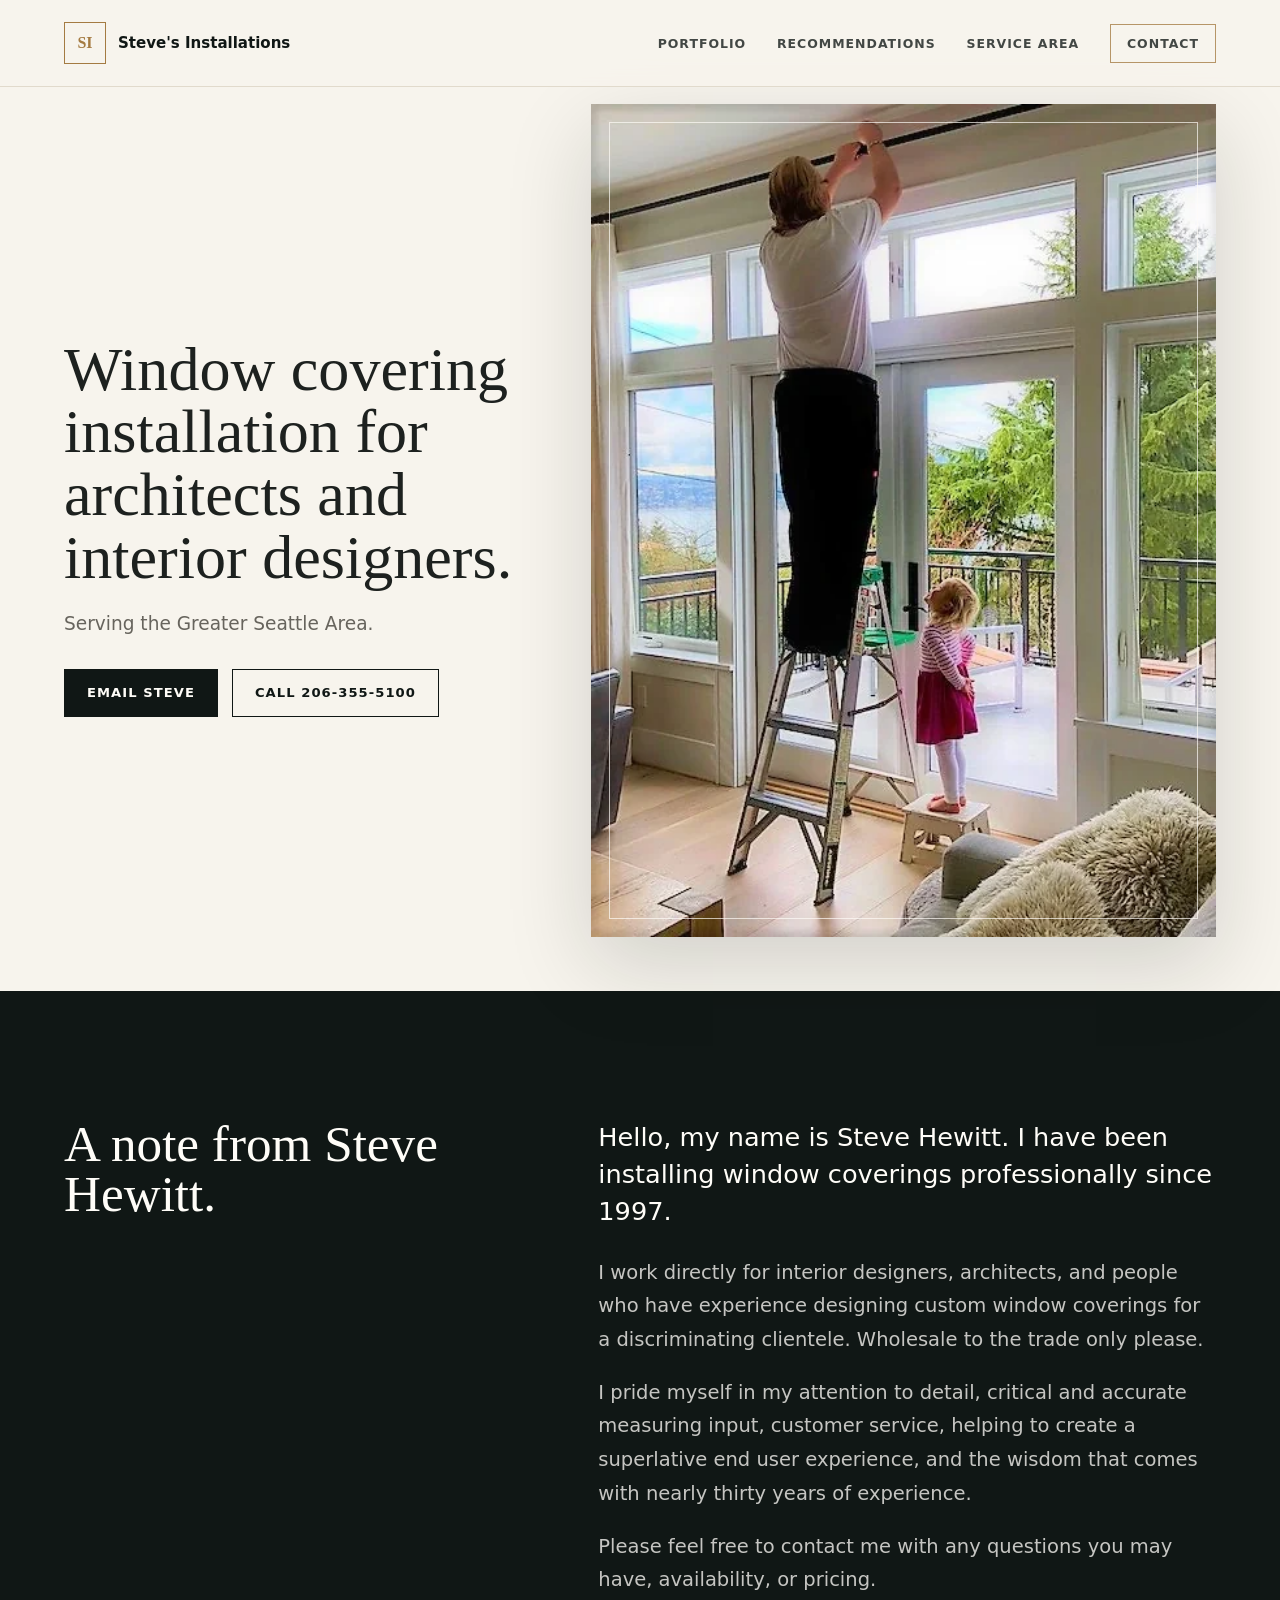
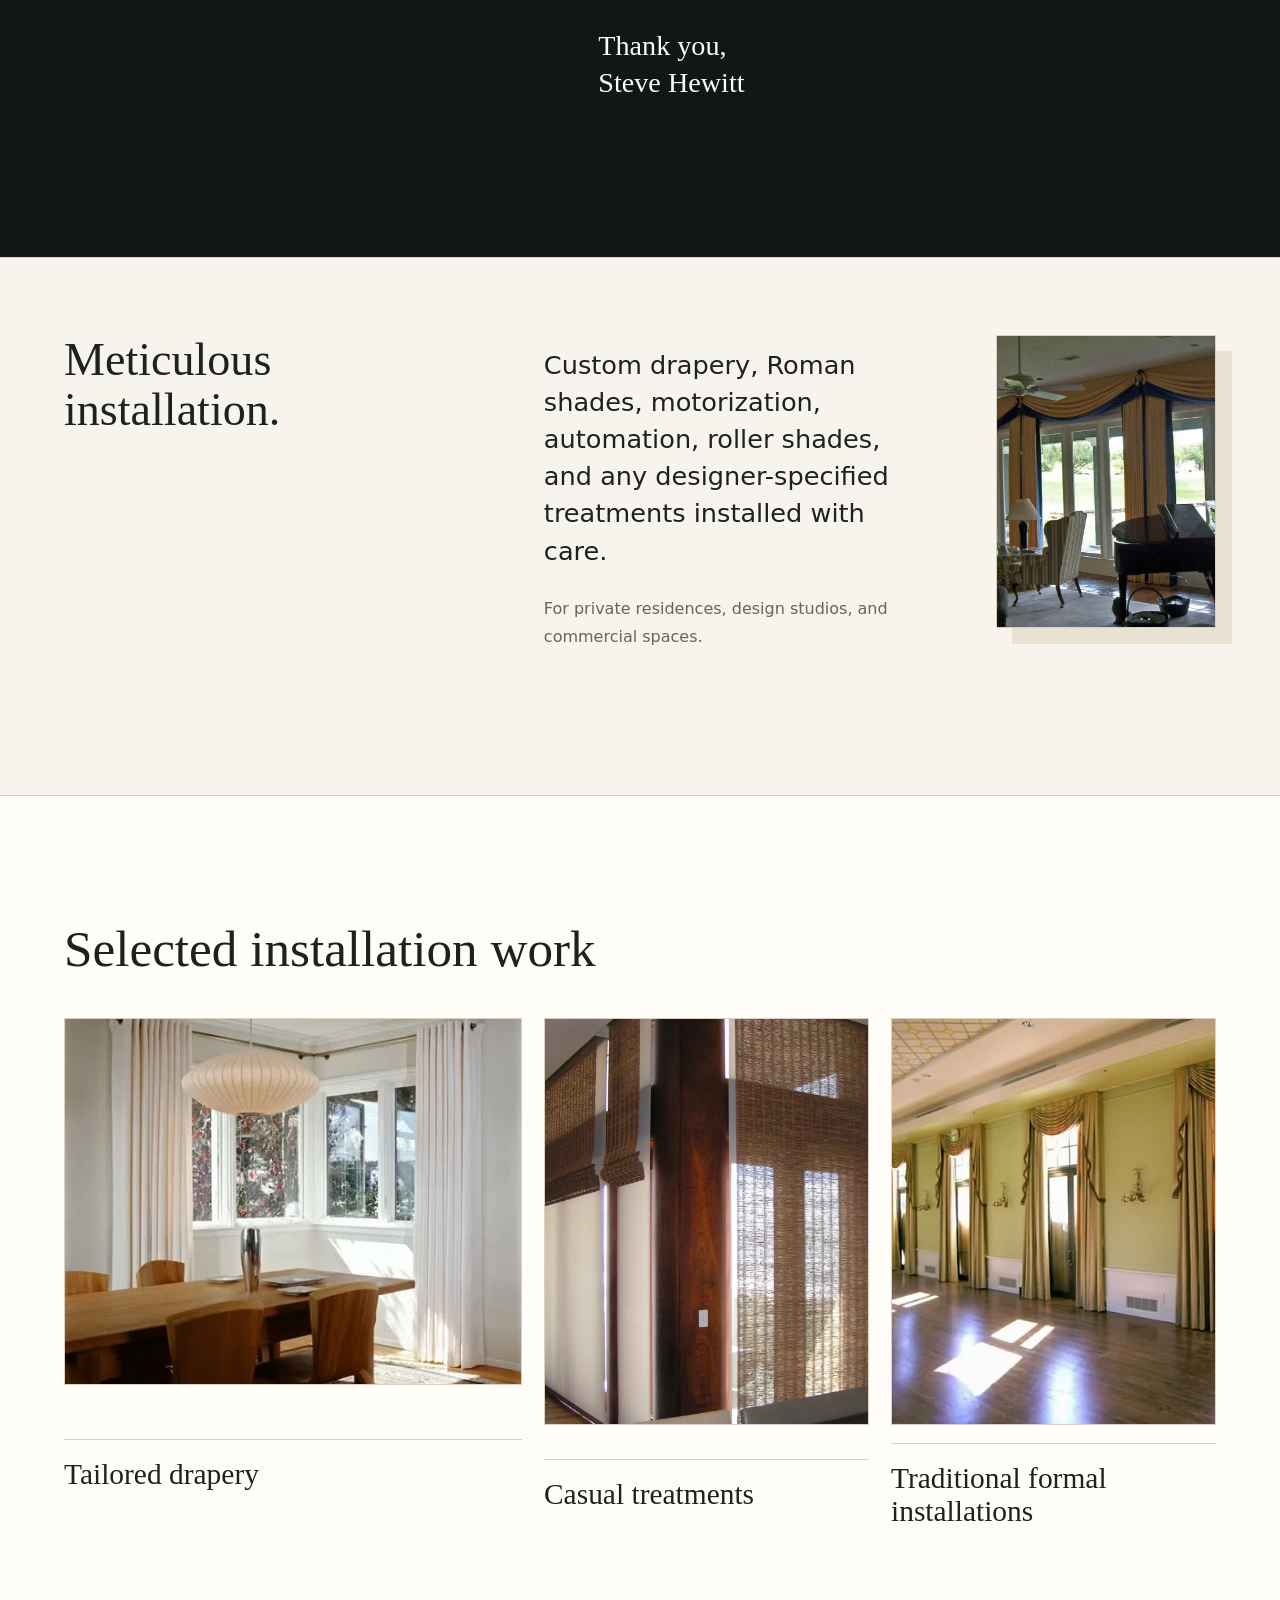
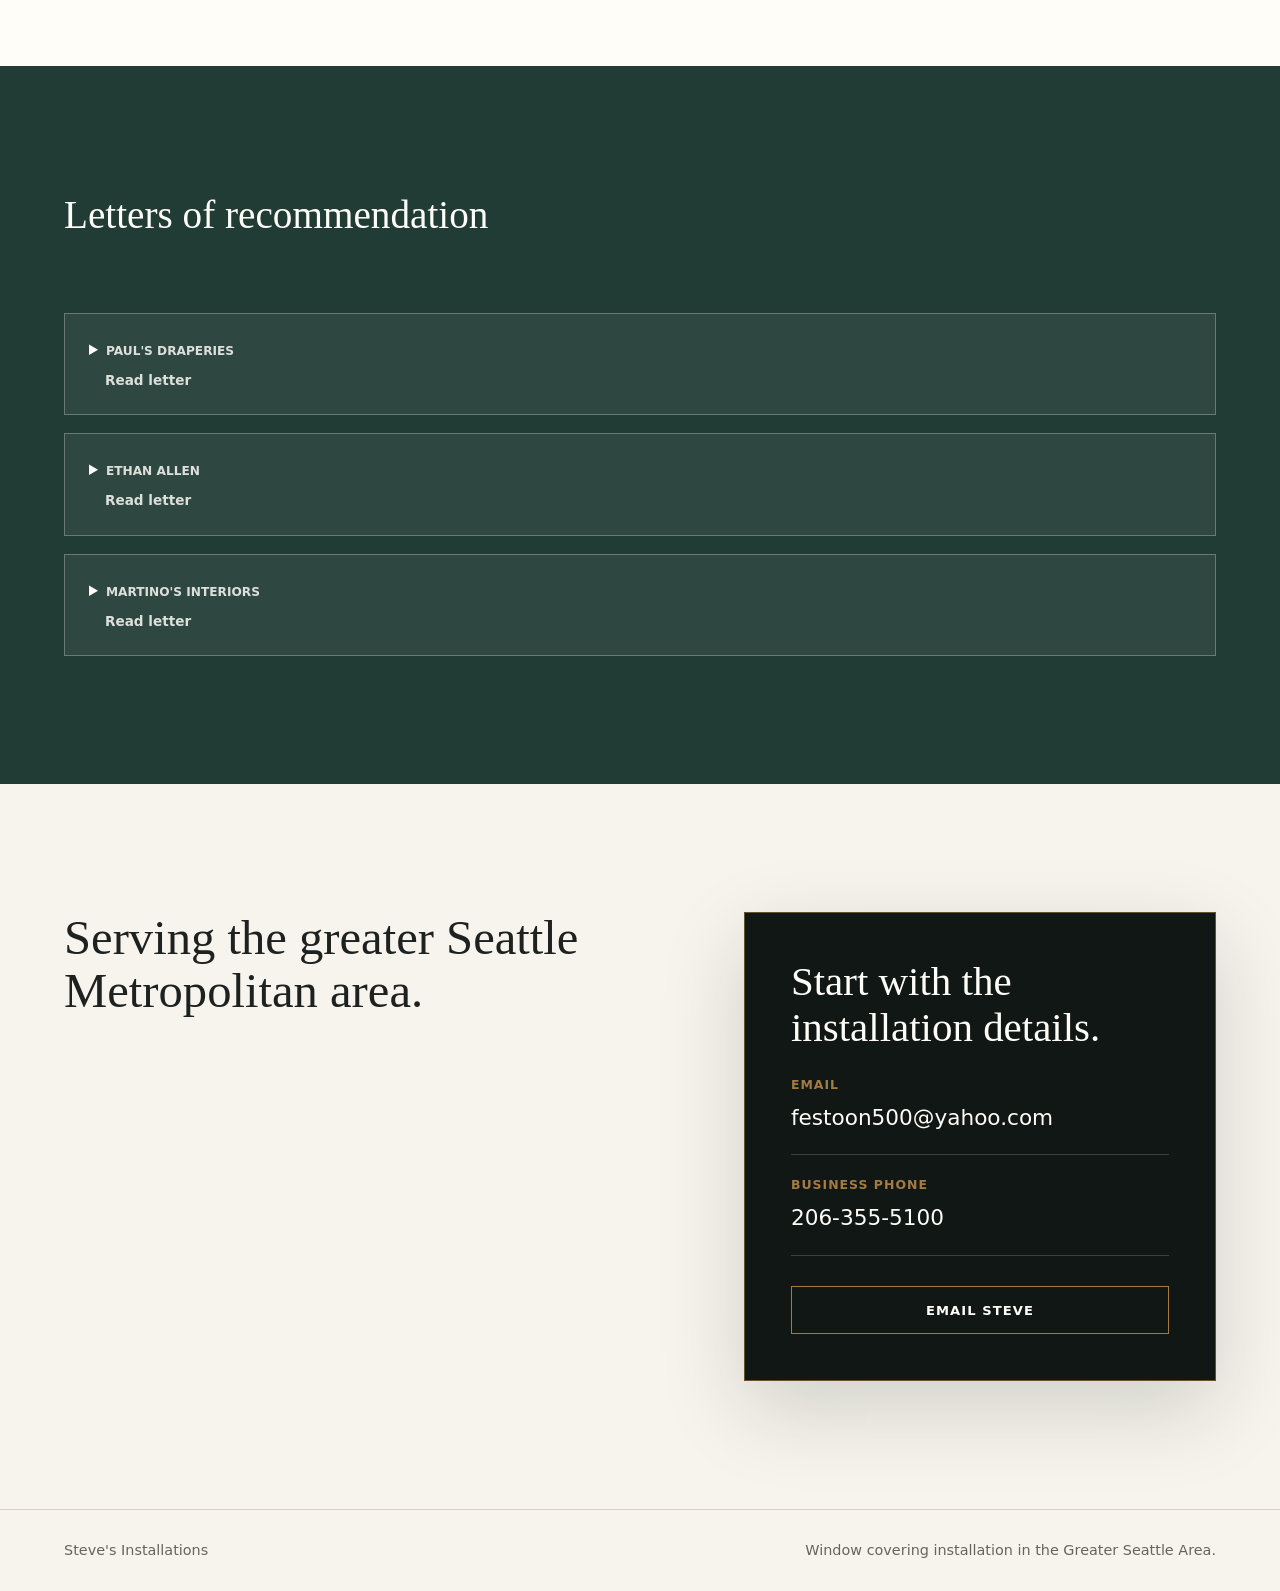
==== commit 67bfd149: "Restore readable privacy-safe recommendation transcripts" ====
--- a/index.html
+++ b/index.html
@@ -15,7 +15,7 @@
     <meta name="robots" content="index, follow, noimageindex">
     <link rel="canonical" href="https://pnwdrapes.com/">
     <link rel="preload" as="image" href="assets/onsite-installation.webp">
-    <link rel="stylesheet" href="styles.css?v=20261011-privacy">
+    <link rel="stylesheet" href="styles.css?v=20261020-letters">
   </head>
   <body>
     <header class="site-header" aria-label="Primary navigation">
@@ -127,19 +127,39 @@
         <div class="trust-copy">
           <h2 id="trust-heading">Letters of recommendation</h2>
         </div>
-        <div class="recommendation-list" aria-label="Recommendation letters on file">
-          <article class="recommendation-card">
-            <span>Paul's Draperies</span>
-            <p>Written recommendation on file.</p>
-          </article>
-          <article class="recommendation-card">
-            <span>Ethan Allen</span>
-            <p>Written recommendation on file.</p>
-          </article>
-          <article class="recommendation-card">
-            <span>Martino's Interiors</span>
-            <p>Written recommendation on file.</p>
-          </article>
+        <div class="recommendation-list" aria-label="Recommendation letter transcripts">
+          <details class="recommendation-card">
+            <summary><span>Paul's Draperies</span><span class="letter-action">Read letter</span></summary>
+            <div class="letter-copy">
+              <p class="letter-note">Transcript. Contact details and handwritten signature omitted.</p>
+              <p>To Whom It May Concern:</p>
+              <p>This is to confirm that Steve Hewett of Steve's Installations has been a contractor for my business, Paul's Draperies, Inc. for the past two years. Prior to this time I have known Mr. Hewett through our predecessor business of the same name, for approximately three years.</p>
+              <p>Mr. Hewett works in a professional manner and is known to be prompt for his installations. We have always had positive comments from our clients as to his manner, work and professionalism with installations given him.</p>
+              <p>I can confirm that he is a good installer and will be an asset to any window covering business that contracts his service.</p>
+              <p>Very truly yours,<br>Irwin Zook, President<br>Paul's Draperies, Inc</p>
+            </div>
+          </details>
+          <details class="recommendation-card">
+            <summary><span>Ethan Allen</span><span class="letter-action">Read letter</span></summary>
+            <div class="letter-copy">
+              <p class="letter-note">Transcript. Contact details and handwritten signature omitted.</p>
+              <p>To Whom It May Concern,</p>
+              <p>I have worked with Steve Hewitt for the last year and a half. He is very easy to work with, professional in the way he conducts business, reliable, and on time. Steve has a great rapport with clients and designers alike. He was always available for my questions and brainstorming sessions. It was a pleasure working with him. Steve would be a great asset to your company.</p>
+              <p>Sincerely,<br>Laurie Cambra<br>Drapery dept manager</p>
+            </div>
+          </details>
+          <details class="recommendation-card">
+            <summary><span>Martino's Interiors</span><span class="letter-action">Read letter</span></summary>
+            <div class="letter-copy">
+              <p class="letter-note">Transcript. Contact details and handwritten signature omitted.</p>
+              <p>To Whom It May Concern:</p>
+              <p>This letter is in recommendation of Steve Hewett with whom we have contracted to install window coverings for our firm for the past 5 years.</p>
+              <p>We are an interior design firm specializing in upper end residential interiors in Northern California since 1946. Our design staff consists of seven professional interior designers who design and supervise the installation of our projects. Steve has worked with all members of our design staff and it is on their behalf that I write this letter.</p>
+              <p>Steve has established a reputation of acting in a professional manner with our staff as well as with our clients. He has been responsible, punctual, and dependable in all situations. He has exhibited a high degree of professionalism in the manner in which he completes our projects and in the way he relates to our clients.</p>
+              <p>We are very sorry to lose Steve as our window covering installer and wish him well in his relocation to Southern California.</p>
+              <p>Sincerely,<br>Ron Martino, ASID<br>President</p>
+            </div>
+          </details>
         </div>
       </section>
 
--- a/styles.css
+++ b/styles.css
@@ -404,7 +404,7 @@
 
 .trust {
   display: grid;
-  grid-template-columns: minmax(390px, 0.82fr) minmax(520px, 1.18fr);
+  grid-template-columns: minmax(0, 1fr);
   gap: clamp(36px, 6vw, 78px);
   align-items: start;
   background: var(--evergreen);
@@ -416,8 +416,8 @@
 }
 
 .trust-copy h2 {
-  max-width: 10em;
-  font-size: clamp(2.45rem, 3.75vw, 4.25rem);
+  max-width: 100%;
+  font-size: 2.45rem;
   line-height: 1.08;
 }
 
@@ -430,36 +430,76 @@
 
 .recommendation-list {
   display: grid;
-  grid-template-columns: repeat(3, minmax(0, 1fr));
+  grid-template-columns: minmax(0, 1fr);
   gap: 18px;
   align-items: stretch;
 }
 
 .recommendation-card {
-  display: flex;
-  min-height: 180px;
-  flex-direction: column;
-  justify-content: space-between;
-  padding: clamp(24px, 3vw, 34px);
+  min-width: 0;
   background: rgba(255, 253, 248, 0.06);
   border: 1px solid rgba(255, 253, 248, 0.28);
-  box-shadow: 14px 14px 0 rgba(0, 0, 0, 0.16);
   color: inherit;
 }
 
-.recommendation-card span {
+.recommendation-card summary {
+  padding: 24px;
+  cursor: pointer;
+  font-family: var(--sans);
+  line-height: 1.5;
+  overflow-wrap: anywhere;
+}
+
+.recommendation-card summary:hover {
+  background: rgba(255, 253, 248, 0.06);
+}
+
+.recommendation-card summary:focus-visible {
+  outline: 2px solid var(--paper);
+  outline-offset: 4px;
+}
+
+.recommendation-card summary span {
   color: rgba(255, 253, 248, 0.84);
   font-size: 0.76rem;
   font-weight: 800;
-  letter-spacing: 0.08em;
+  letter-spacing: 0;
   text-transform: uppercase;
 }
 
-.recommendation-card p {
-  margin: 28px 0 0;
-  color: rgba(255, 253, 248, 0.74);
-  font-size: clamp(1rem, 1.5vw, 1.15rem);
-  line-height: 1.55;
+.recommendation-card summary .letter-action {
+  display: block;
+  margin: 8px 0 0 16px;
+  font-size: 0.85rem;
+  text-transform: none;
+}
+
+.letter-copy {
+  max-width: 100%;
+  padding: 24px;
+  border-top: 1px solid var(--line);
+  background: var(--paper);
+  color: var(--ink);
+  font-family: var(--sans);
+  font-size: 1rem;
+  line-height: 1.75;
+  overflow-wrap: anywhere;
+}
+
+.letter-copy p {
+  max-width: 75ch;
+  margin: 0 0 1.25em;
+  font-size: inherit;
+  line-height: inherit;
+}
+
+.letter-copy p:last-child {
+  margin-bottom: 0;
+}
+
+.letter-copy .letter-note {
+  color: var(--muted);
+  font-size: 0.85rem;
 }
 
 .contact-section {
@@ -626,7 +666,7 @@
   }
 
   .recommendation-list {
-    grid-template-columns: repeat(3, minmax(0, 1fr));
+    grid-template-columns: minmax(0, 1fr);
   }
 
   .project.featured img,
@@ -687,6 +727,10 @@
     gap: 24px;
   }
 
+  .trust-copy h2 {
+    font-size: 1.3rem;
+  }
+
   .site-footer {
     display: block;
   }
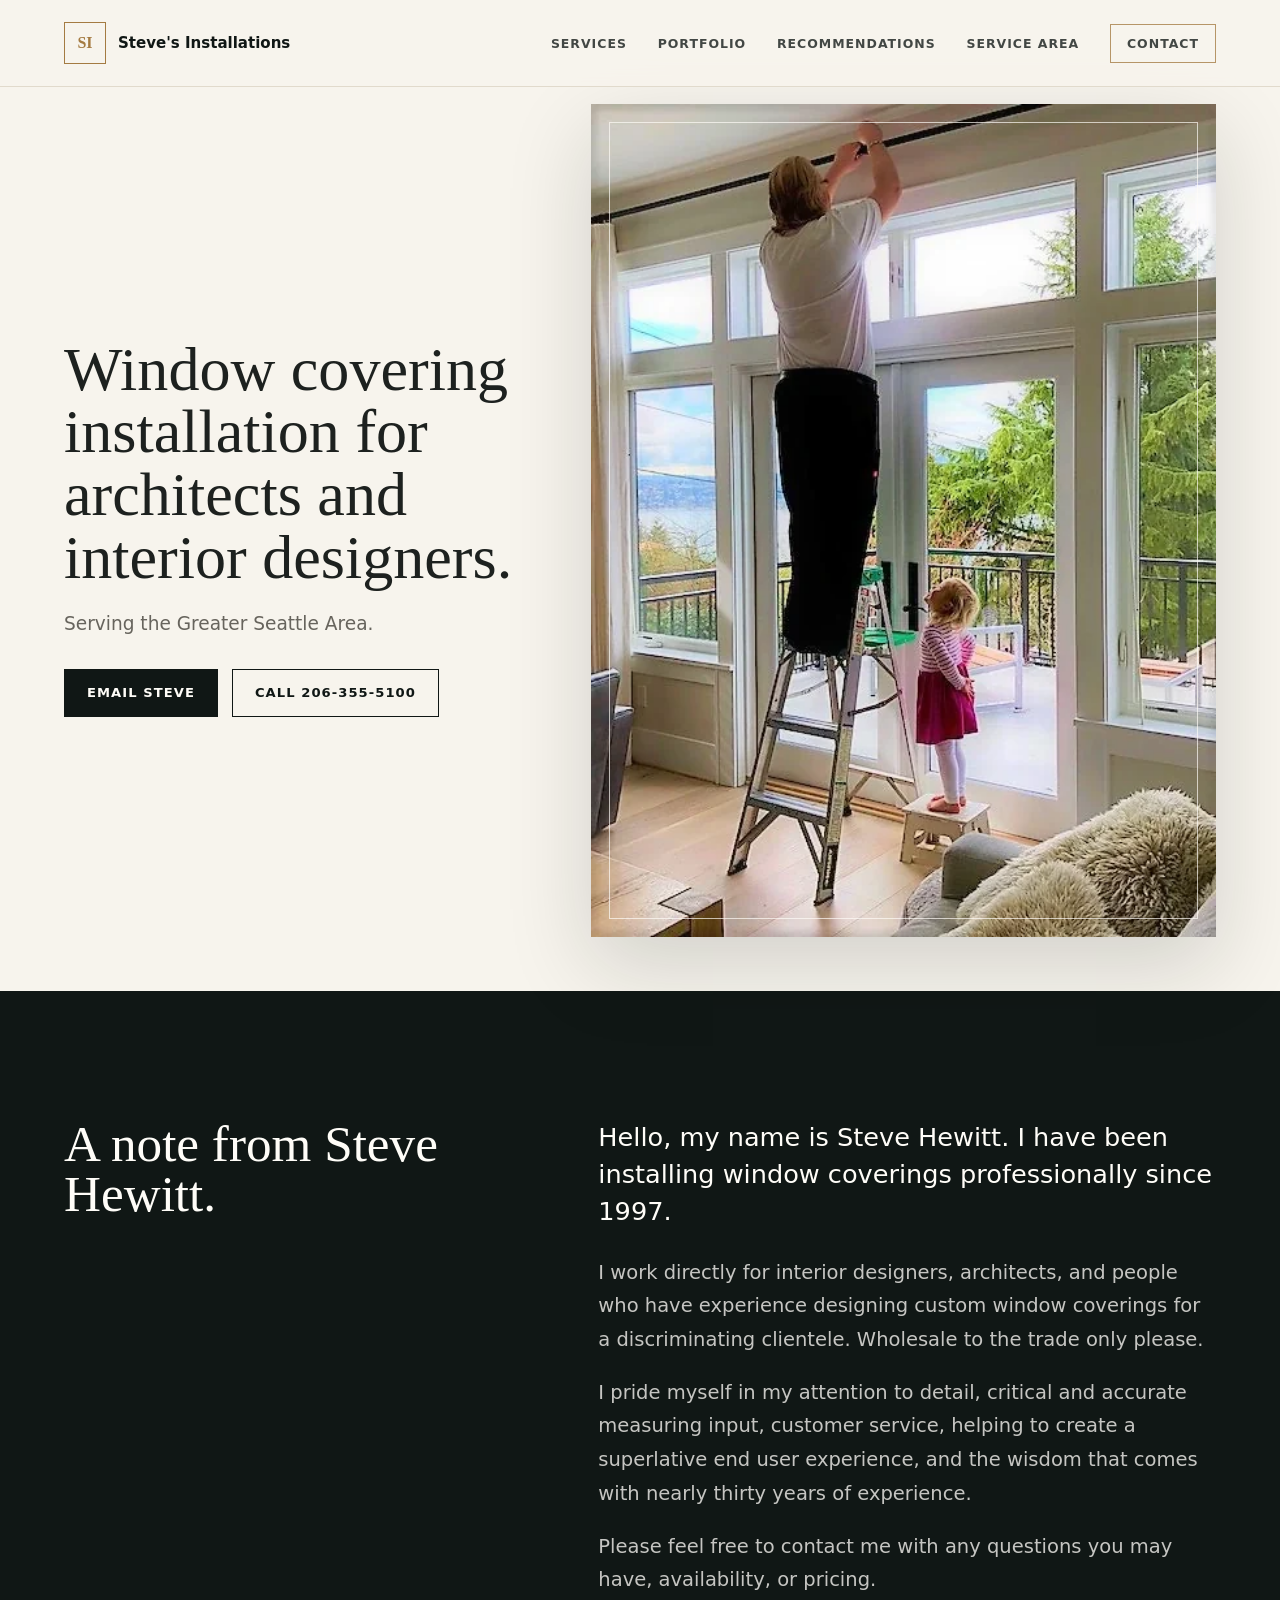
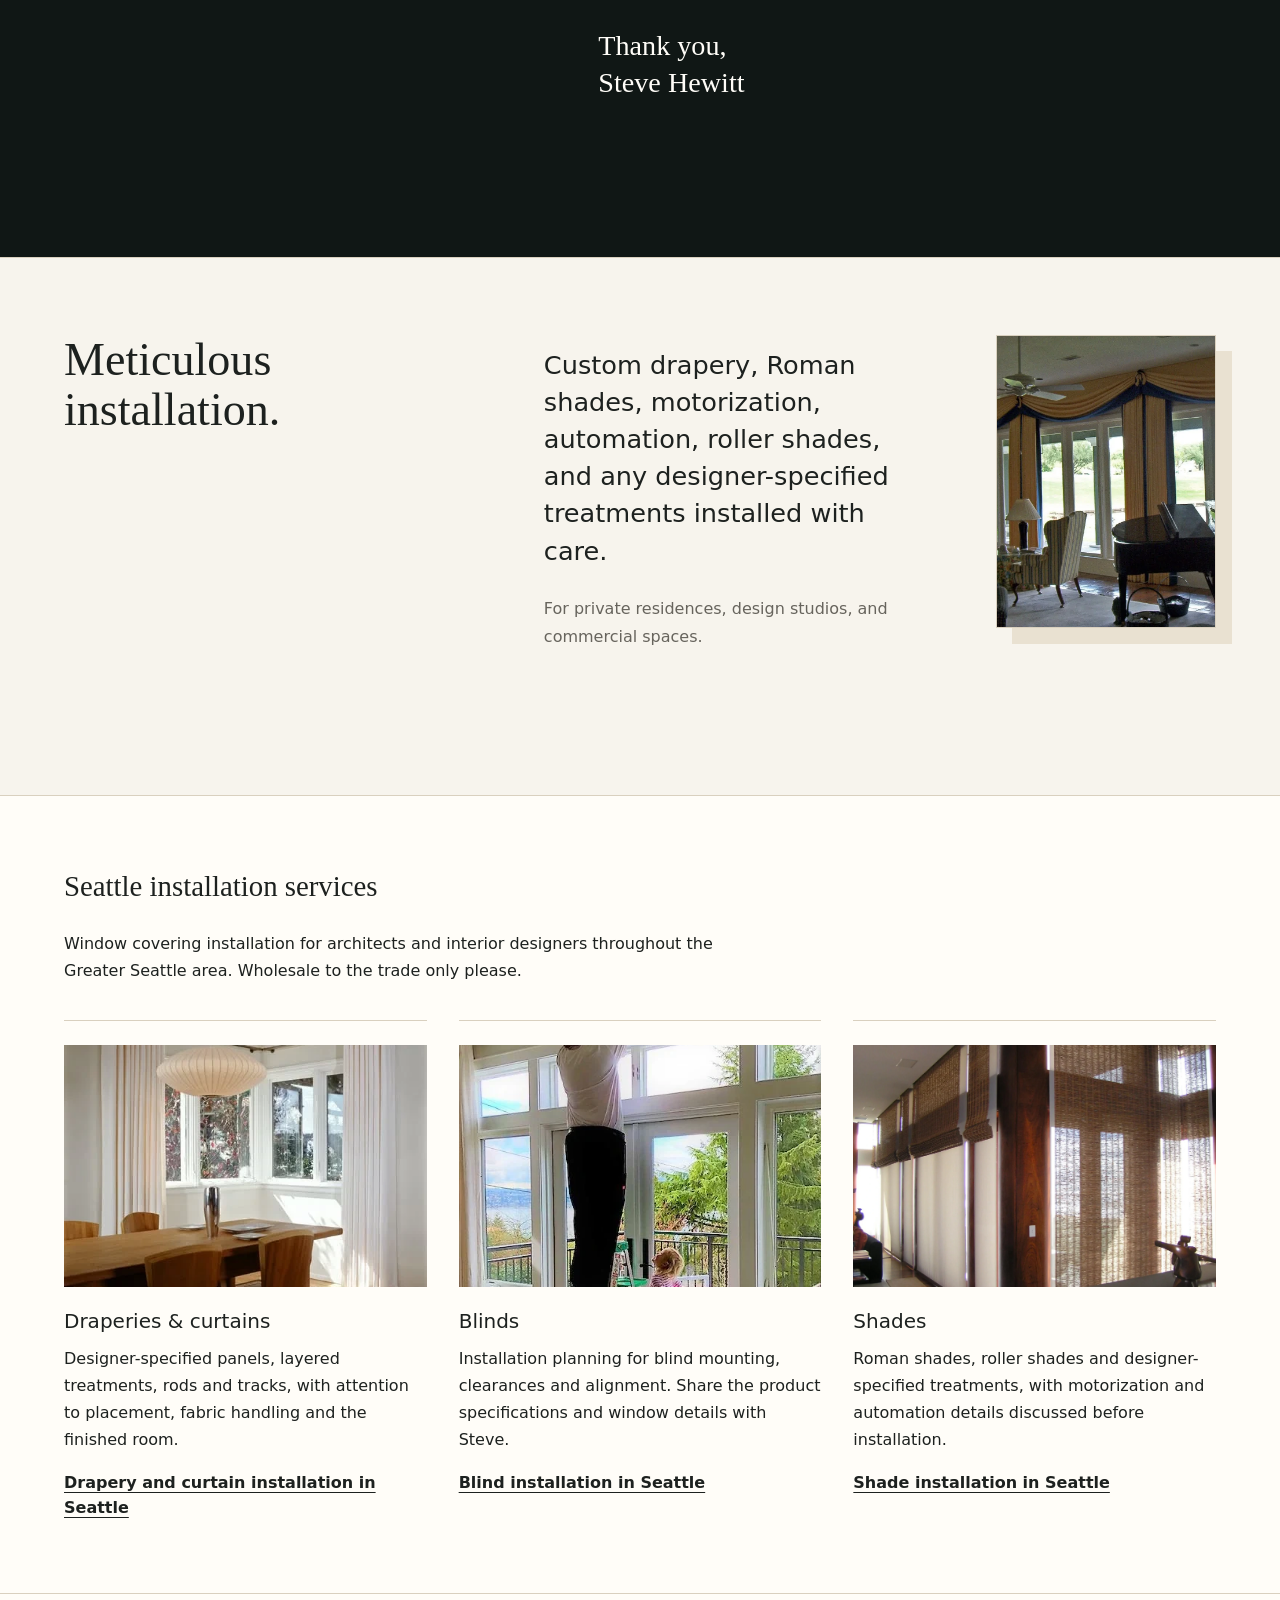
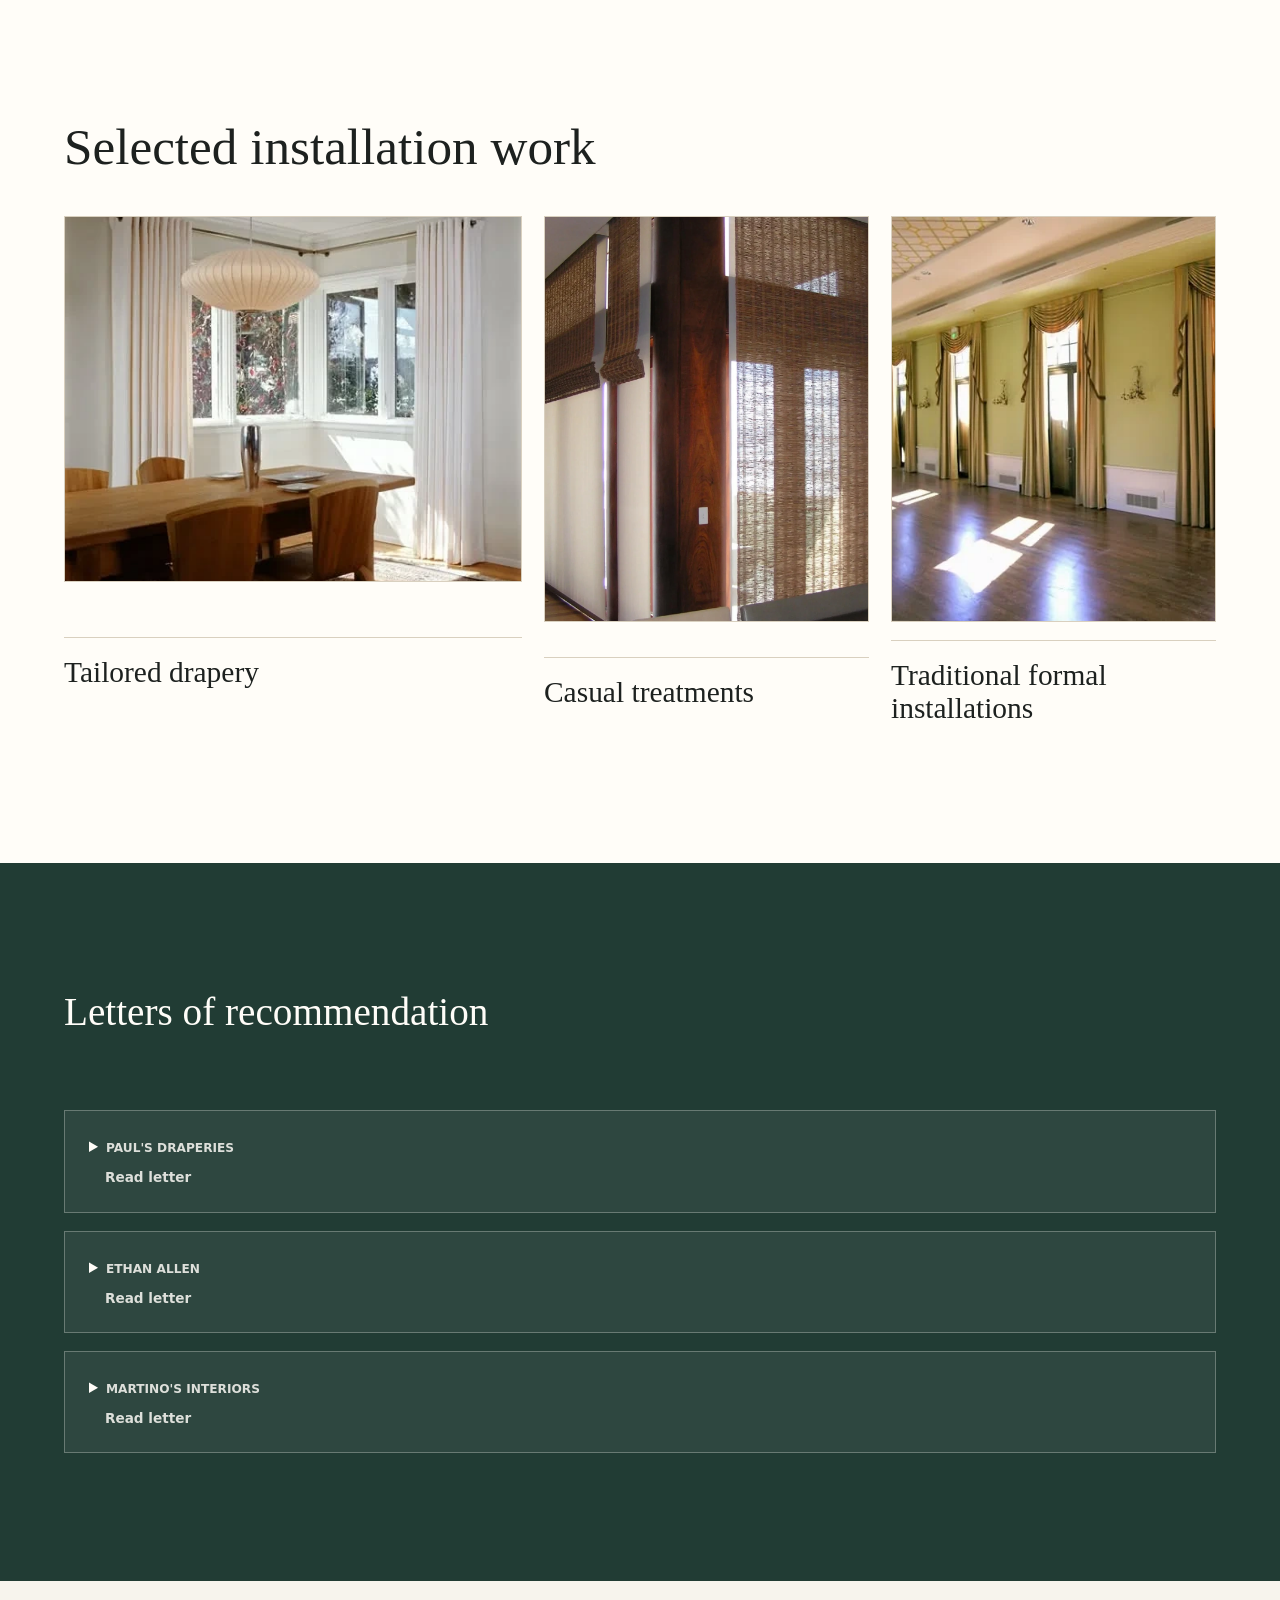
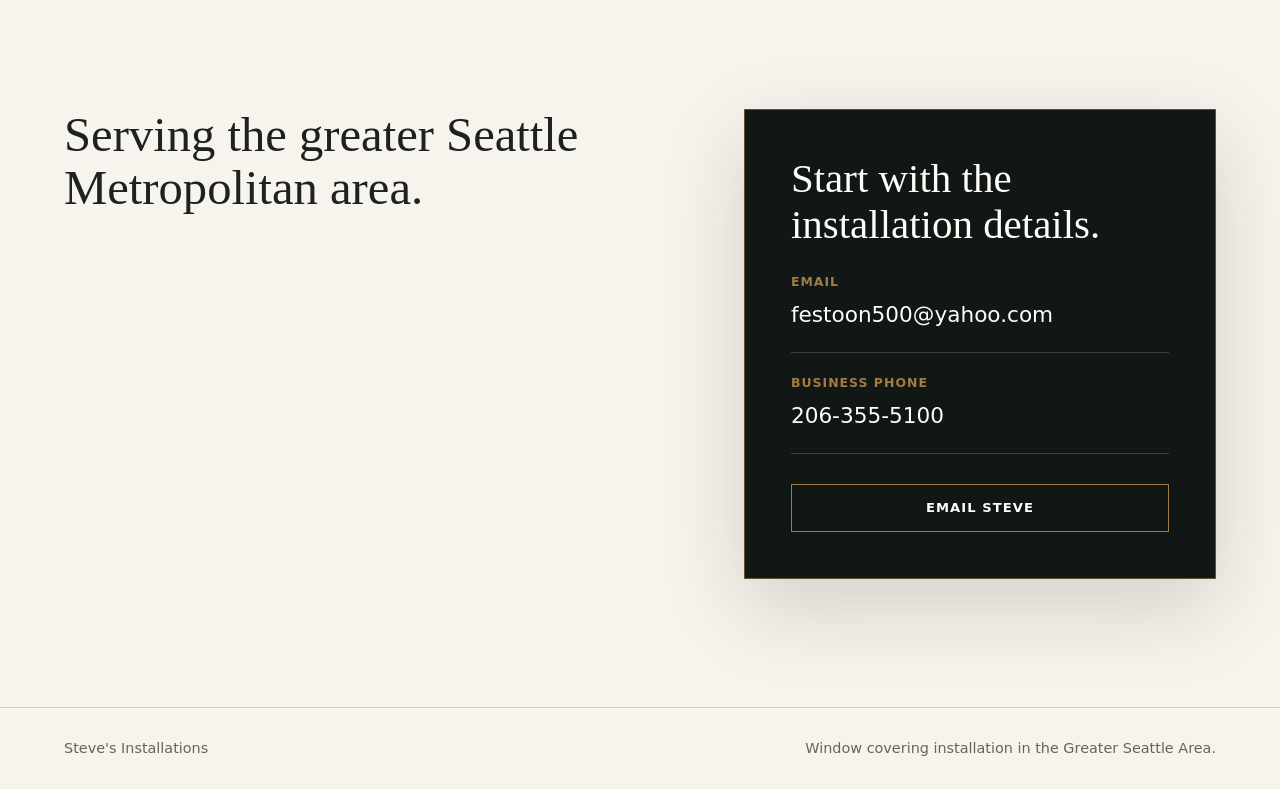
==== commit 84fe5062: "Add Seattle installation service pages and SEO metadata" ====
--- a/index.html
+++ b/index.html
@@ -3,19 +3,19 @@
   <head>
     <meta charset="utf-8">
     <meta name="viewport" content="width=device-width, initial-scale=1">
-    <title>Steve's Installations | Window Covering Installation for the Trade</title>
+    <title>Seattle Window Covering Installation | Steve's Installations</title>
     <meta
       name="description"
-      content="Wholesale window covering installation for architects, interior designers, and refined interiors in the Greater Seattle Area."
-    >
-    <meta
-      name="keywords"
-      content="window covering installation, window treatment installation, drapery installation, shade installation, blind installation, motorized shades"
+      content="Seattle-area installation of draperies, curtains, blinds and shades for architects and interior designers. Steve Hewitt has installed window coverings since 1997."
     >
     <meta name="robots" content="index, follow, noimageindex">
     <link rel="canonical" href="https://pnwdrapes.com/">
+    <script type="application/ld+json">
+    {"@context":"https://schema.org","@type":"Organization","@id":"https://pnwdrapes.com/#business","name":"Steve's Installations","url":"https://pnwdrapes.com/","telephone":"+1-206-355-5100","email":"festoon500@yahoo.com"}
+    </script>
     <link rel="preload" as="image" href="assets/onsite-installation.webp">
     <link rel="stylesheet" href="styles.css?v=20261020-letters">
+    <link rel="stylesheet" href="services.css?v=20261020-review">
   </head>
   <body>
     <header class="site-header" aria-label="Primary navigation">
@@ -23,11 +23,12 @@
         <span class="brand-mark">SI</span>
         <span>Steve's Installations</span>
       </a>
-      <button class="menu-toggle" type="button" aria-expanded="false" aria-controls="site-nav">
+      <button class="menu-toggle" type="button" aria-label="Toggle navigation" aria-expanded="false" aria-controls="site-nav">
         <span></span>
         <span></span>
       </button>
       <nav id="site-nav" class="site-nav">
+        <a href="#installation-services">Services</a>
         <a href="#portfolio">Portfolio</a>
         <a href="#recommendations">Recommendations</a>
         <a href="#service-area">Service Area</a>
@@ -95,6 +96,31 @@
         <figure class="intro-media">
           <img src="assets/hero-drapery-room.webp" alt="Living room with layered custom drapery installed across tall windows">
         </figure>
+      </section>
+
+      <section id="installation-services" class="installation-services" aria-labelledby="services-heading">
+        <h2 id="services-heading">Seattle installation services</h2>
+        <p>Window covering installation for architects and interior designers throughout the Greater Seattle area. Wholesale to the trade only please.</p>
+        <div class="service-links">
+          <article>
+            <img class="service-thumb" src="assets/dining-drapery.webp" alt="" decoding="async">
+            <h3>Draperies &amp; curtains</h3>
+            <p>Designer-specified panels, layered treatments, rods and tracks, with attention to placement, fabric handling and the finished room.</p>
+            <a class="text-link" href="seattle-drapery-curtain-installation.html">Drapery and curtain installation in Seattle</a>
+          </article>
+          <article>
+            <img class="service-thumb" src="assets/onsite-installation.webp" alt="" decoding="async">
+            <h3>Blinds</h3>
+            <p>Installation planning for blind mounting, clearances and alignment. Share the product specifications and window details with Steve.</p>
+            <a class="text-link" href="seattle-blind-installation.html">Blind installation in Seattle</a>
+          </article>
+          <article>
+            <img class="service-thumb" src="assets/woven-shades.webp" alt="" decoding="async">
+            <h3>Shades</h3>
+            <p>Roman shades, roller shades and designer-specified treatments, with motorization and automation details discussed before installation.</p>
+            <a class="text-link" href="seattle-shade-installation.html">Shade installation in Seattle</a>
+          </article>
+        </div>
       </section>
 
       <section id="portfolio" class="portfolio" aria-labelledby="portfolio-heading">
--- a/services.css
+++ b/services.css
@@ -0,0 +1,184 @@
+.installation-services {
+  padding: 72px clamp(22px, 5vw, 72px);
+  background: var(--paper);
+  border-bottom: 1px solid var(--line);
+  scroll-margin-top: 96px;
+}
+
+.installation-services h2,
+.service-page h2 {
+  font-size: 1.8rem;
+  line-height: 1.3;
+  letter-spacing: 0;
+}
+
+.installation-services > p {
+  max-width: 70ch;
+  margin: 24px 0 36px;
+  line-height: 1.7;
+}
+
+.service-links {
+  display: grid;
+  grid-template-columns: repeat(3, minmax(0, 1fr));
+  gap: 32px;
+}
+
+.service-links article {
+  min-width: 0;
+  border-top: 1px solid var(--line);
+  padding-top: 24px;
+}
+
+.service-thumb {
+  width: 100%;
+  aspect-ratio: 3 / 2;
+  object-fit: cover;
+  margin-bottom: 20px;
+}
+
+.service-links article:nth-child(2) img { object-position: center 30%; }
+.service-page .trade-line { color: var(--evergreen); font-weight: 600; }
+
+@media (min-width: 900px) {
+  main.service-page { display: grid; grid-template-columns: 1fr 0.85fr; column-gap: 48px; align-items: start; }
+  .service-page > * { grid-column: 1; }
+  .service-page > .service-photo { grid-column: 2; grid-row: 2 / span 4; margin: 24px 0 0; }
+  .service-page > .service-photo img { height: 380px; object-fit: cover; }
+  .service-page > section { grid-column: 1 / -1; }
+}
+
+.service-links h3 {
+  font-family: var(--sans);
+  font-size: 1.25rem;
+  line-height: 1.4;
+  letter-spacing: 0;
+}
+
+.service-links p {
+  font-size: 1rem;
+  line-height: 1.7;
+}
+
+.text-link,
+.service-page p a,
+.service-page li a {
+  text-decoration: underline;
+  text-underline-offset: 4px;
+  overflow-wrap: anywhere;
+}
+
+.text-link {
+  font-weight: 600;
+  line-height: 1.6;
+}
+
+.service-page {
+  padding: 132px 24px 72px;
+  max-width: 1100px;
+  margin: 0 auto;
+}
+
+.service-page h1 {
+  max-width: 25ch;
+  font-size: 2.3rem;
+  line-height: 1.2;
+  letter-spacing: 0;
+  margin: 28px 0;
+}
+
+.service-page p,
+.service-page li {
+  max-width: 75ch;
+  font-size: 1.05rem;
+  line-height: 1.8;
+}
+
+.service-page li + li {
+  margin-top: 12px;
+}
+
+.service-page section {
+  margin-top: 48px;
+  padding-top: 32px;
+  border-top: 1px solid var(--line);
+  scroll-margin-top: 100px;
+}
+
+.service-page h2 {
+  margin-bottom: 24px;
+}
+
+.service-page h3 {
+  font-family: var(--sans);
+  font-size: 1.15rem;
+  line-height: 1.5;
+  margin-top: 28px;
+}
+
+.service-photo {
+  margin: 36px 0;
+}
+
+.service-photo img {
+  width: 100%;
+  height: 440px;
+  object-fit: contain;
+  object-position: left center;
+}
+
+.service-photo figcaption {
+  font-size: 0.85rem;
+  line-height: 1.5;
+  color: var(--muted);
+  margin-top: 12px;
+}
+
+.breadcrumbs {
+  display: flex;
+  flex-wrap: wrap;
+  gap: 10px;
+  font-size: 0.9rem;
+  line-height: 1.6;
+}
+
+.breadcrumbs a {
+  text-decoration: underline;
+  text-underline-offset: 3px;
+}
+
+.service-actions {
+  display: flex;
+  flex-wrap: wrap;
+  gap: 16px;
+  margin: 24px 0;
+}
+
+.service-actions a {
+  overflow-wrap: anywhere;
+}
+
+.related-services {
+  display: flex;
+  flex-wrap: wrap;
+  gap: 16px 32px;
+}
+
+@media (min-width: 941px) and (max-width: 1200px) {
+  .site-nav { gap: 14px; font-size: 0.7rem; }
+  .site-header { padding-left: 24px; padding-right: 24px; }
+}
+
+@media (max-width: 760px) {
+  .service-links { grid-template-columns: 1fr; }
+  .service-page h1 { font-size: 1.6rem; }
+  .installation-services h2,
+  .service-page h2 { font-size: 1.35rem; }
+  .service-photo img { height: 340px; }
+}
+
+@media (max-width: 380px) {
+  .service-page h1 { font-size: 1.35rem; }
+  .service-page h2,
+  .installation-services h2 { font-size: 1.2rem; }
+}
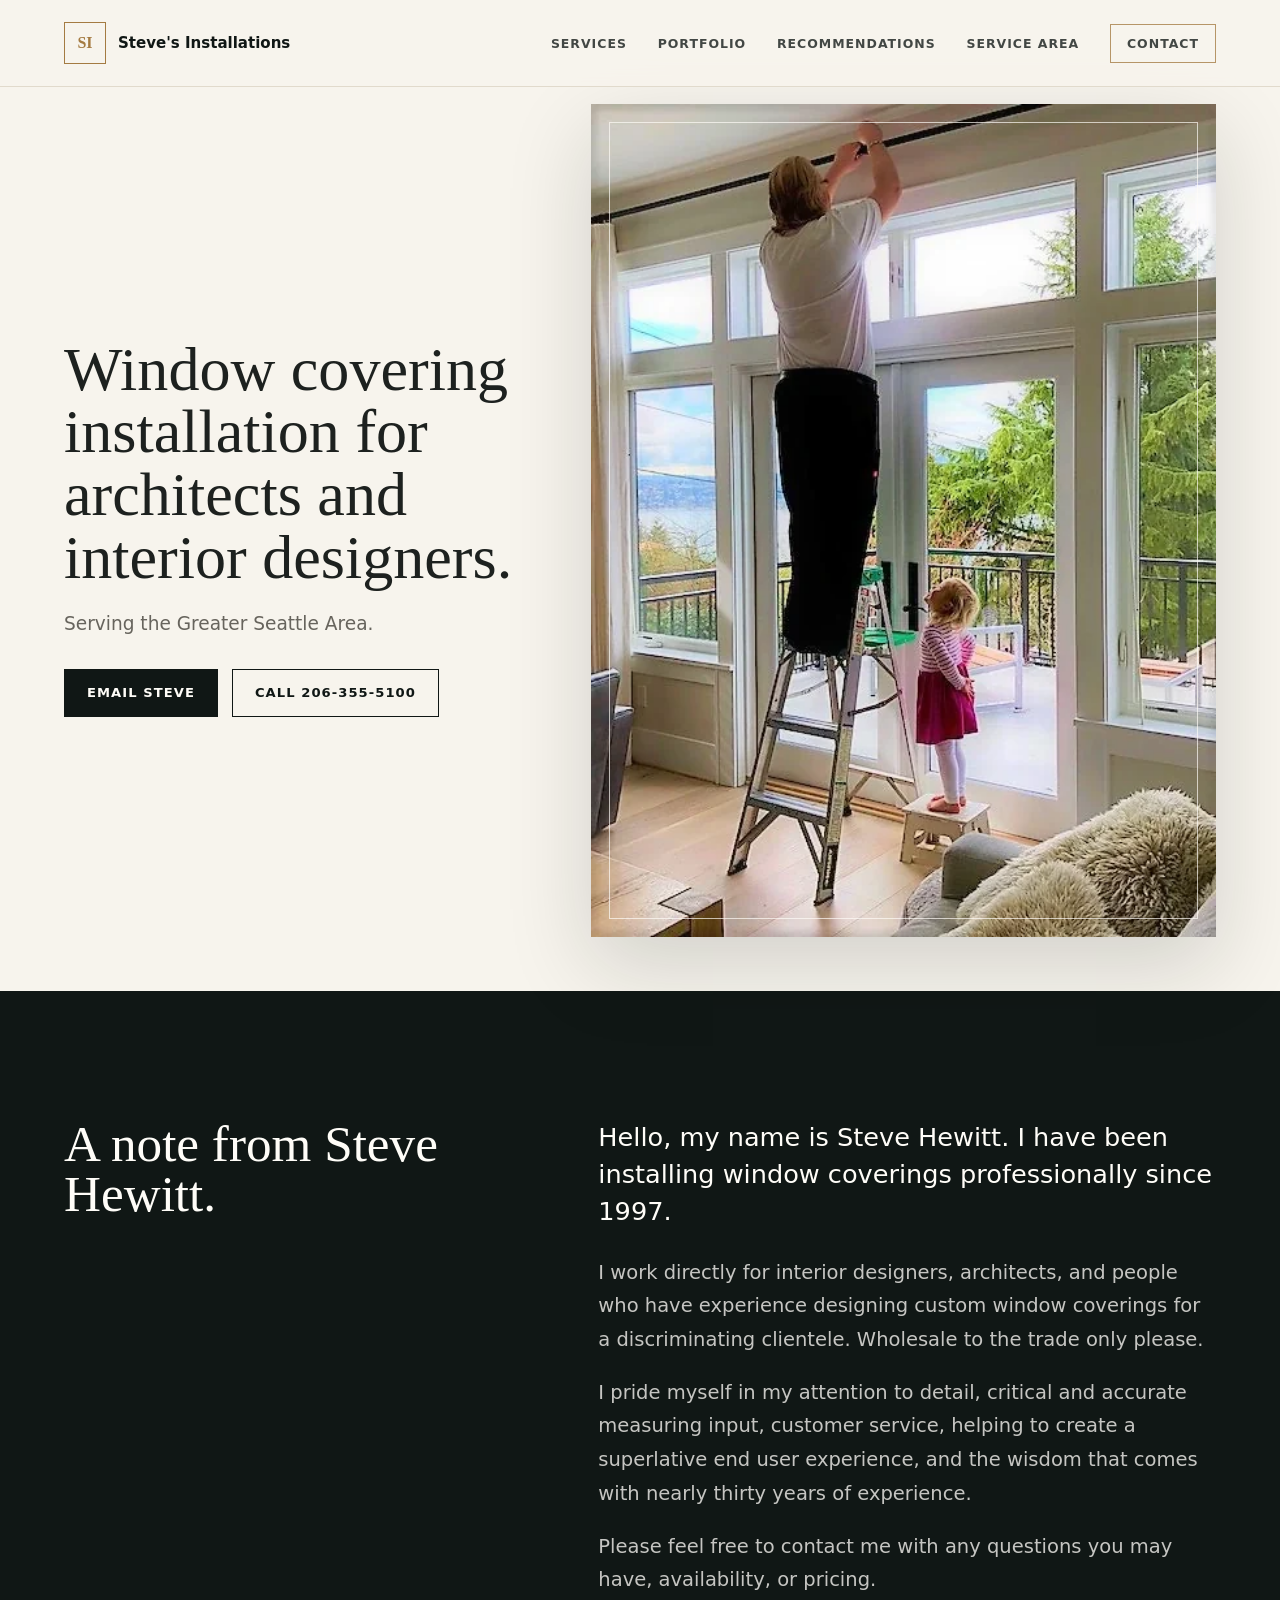
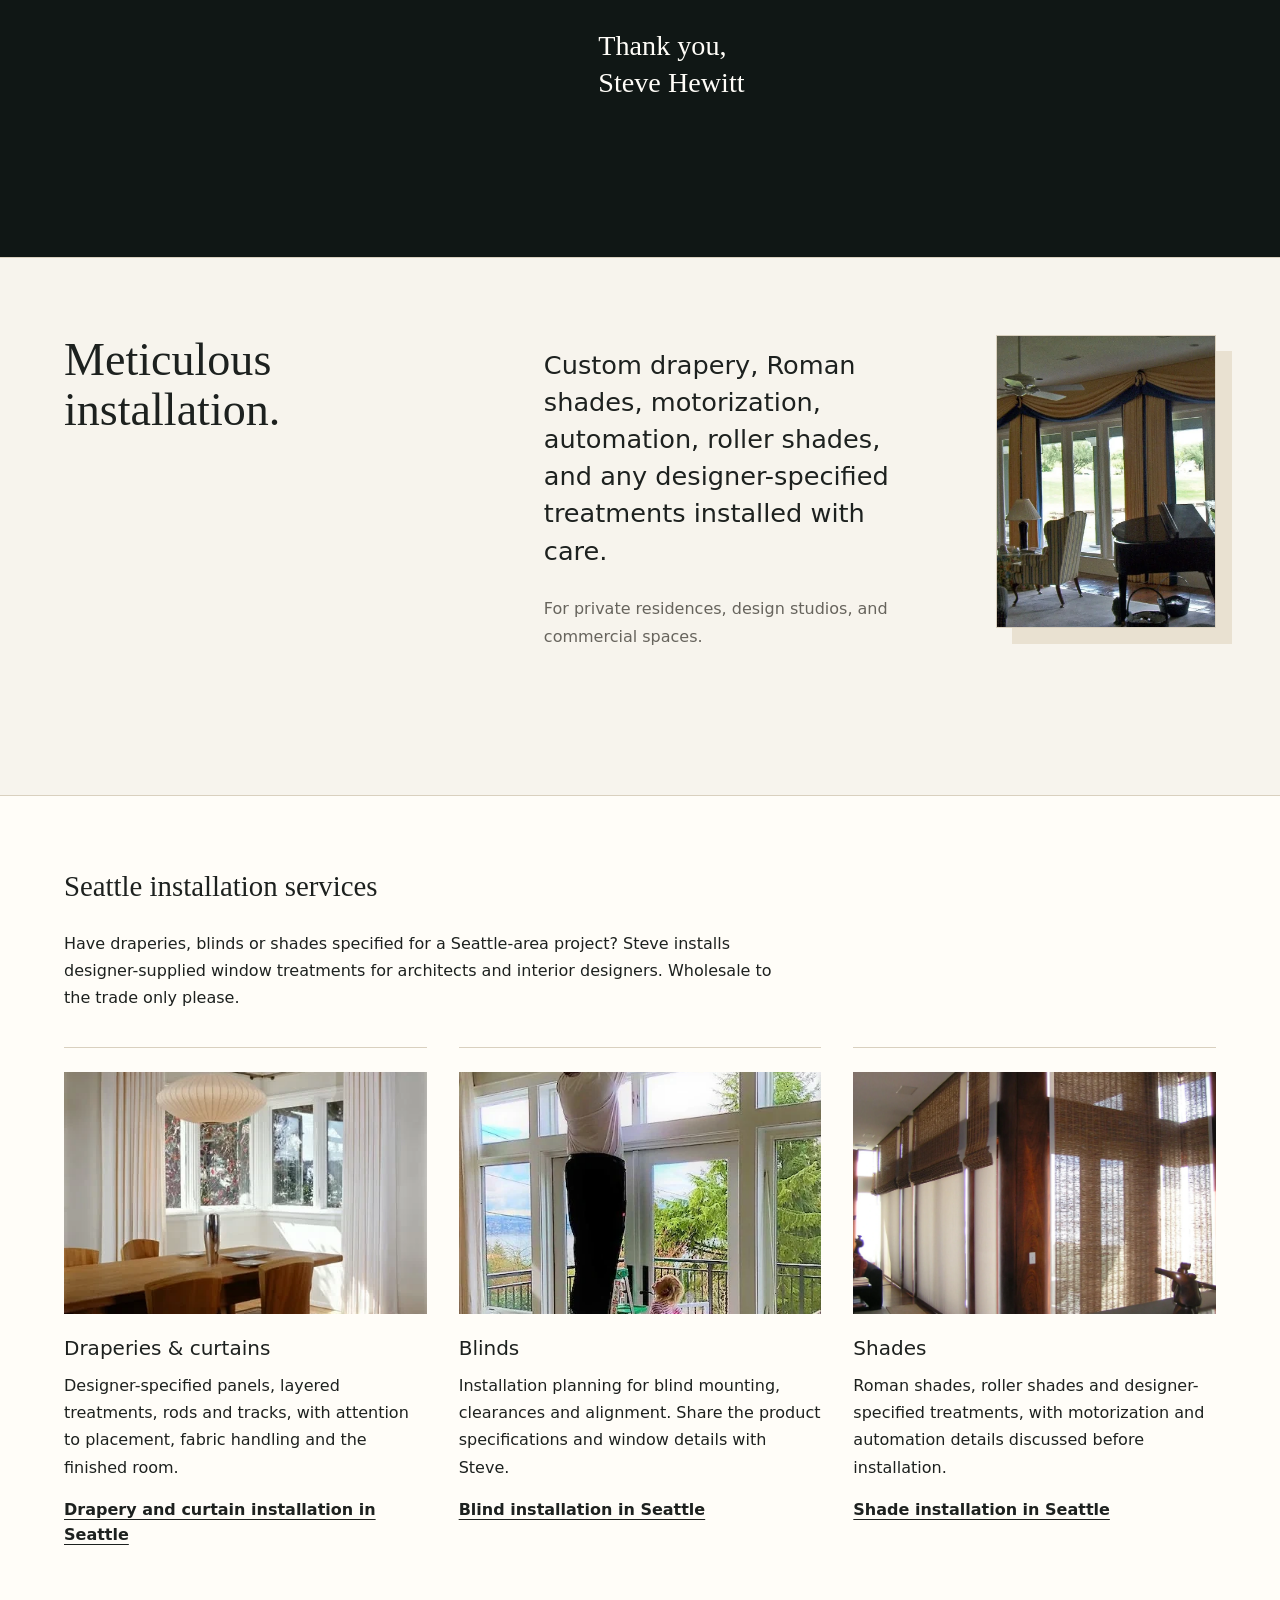
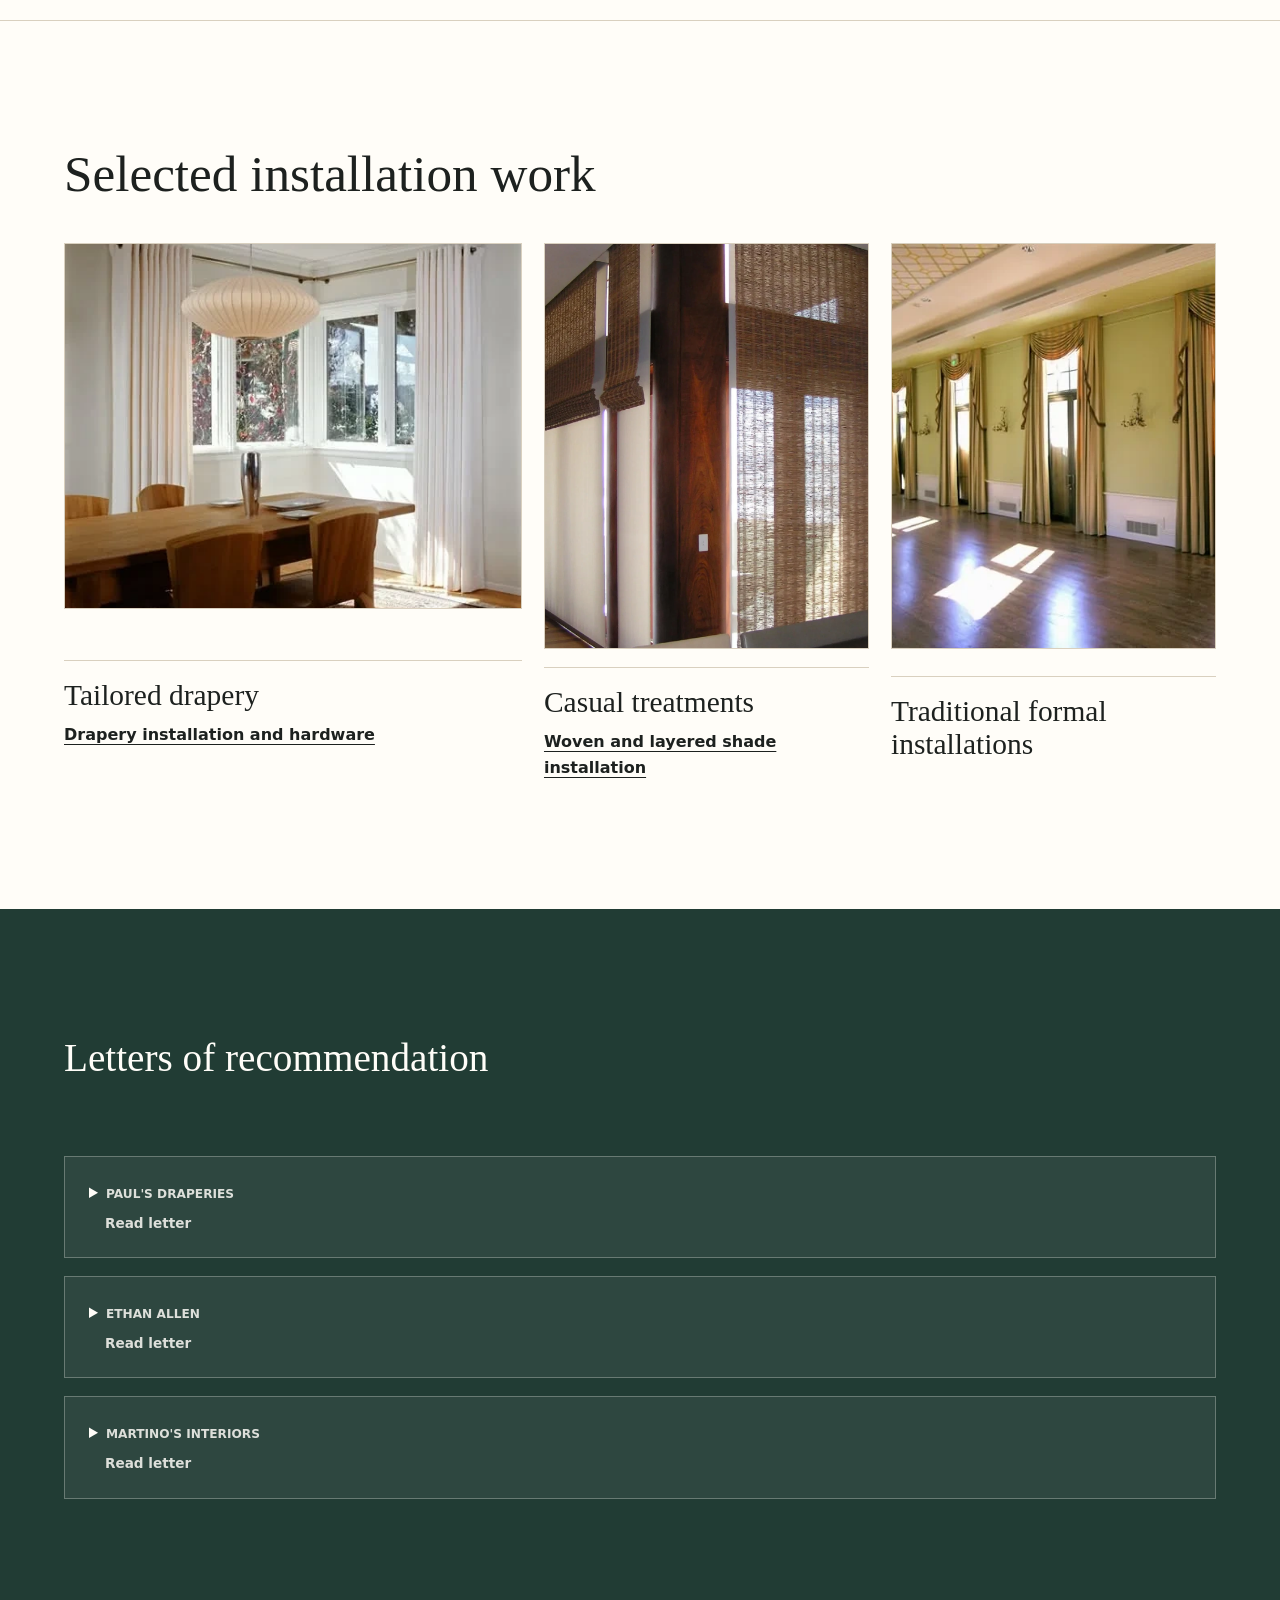
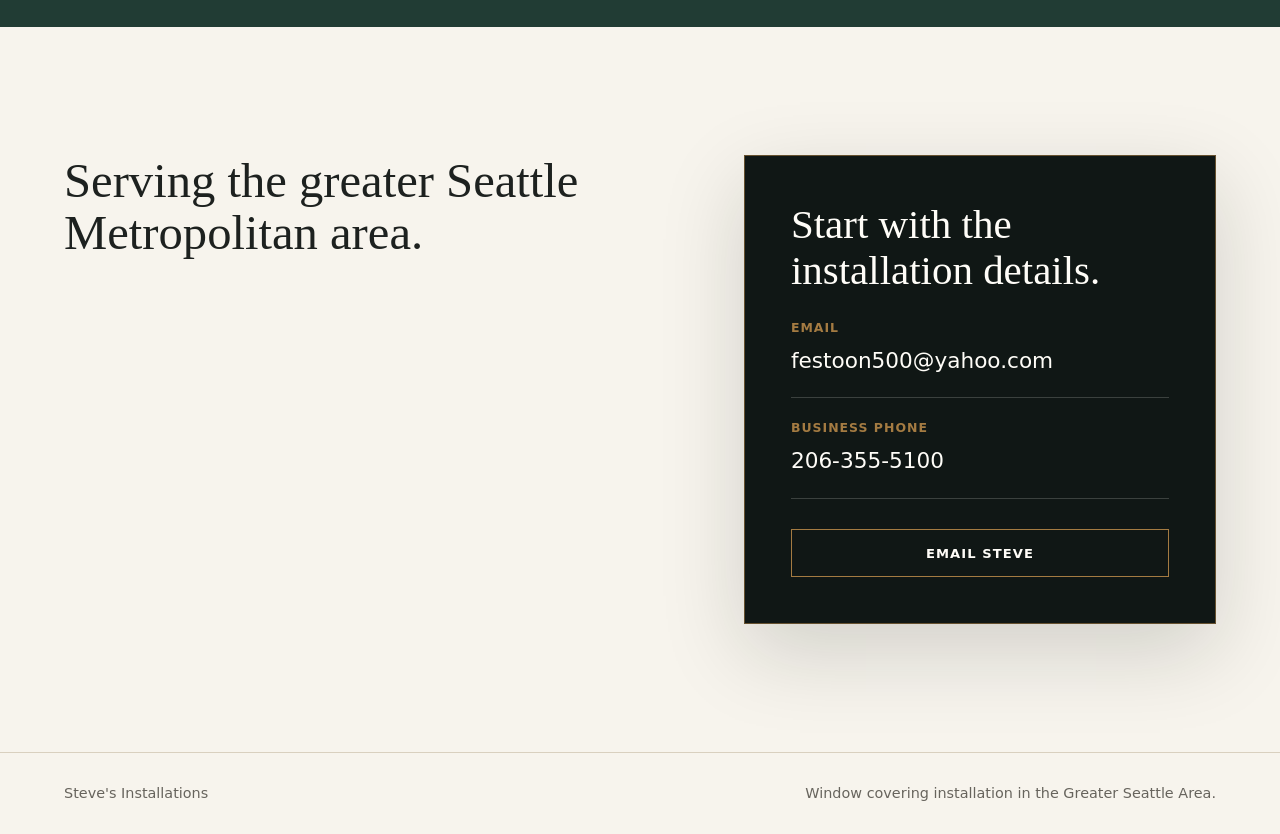
==== commit 0477db84: "Clarify Seattle trade services and streamline project inquiries" ====
--- a/index.html
+++ b/index.html
@@ -100,7 +100,7 @@
 
       <section id="installation-services" class="installation-services" aria-labelledby="services-heading">
         <h2 id="services-heading">Seattle installation services</h2>
-        <p>Window covering installation for architects and interior designers throughout the Greater Seattle area. Wholesale to the trade only please.</p>
+        <p>Have draperies, blinds or shades specified for a Seattle-area project? Steve installs designer-supplied window treatments for architects and interior designers. Wholesale to the trade only please.</p>
         <div class="service-links">
           <article>
             <img class="service-thumb" src="assets/dining-drapery.webp" alt="" decoding="async">
@@ -132,12 +132,14 @@
             <img src="assets/dining-drapery.webp" alt="White custom drapery installed around a dining room bay window">
             <div>
               <h3>Tailored drapery</h3>
+              <a class="text-link" href="seattle-drapery-curtain-installation.html">Drapery installation and hardware</a>
             </div>
           </article>
           <article class="project">
             <img src="assets/woven-shades.webp" alt="Woven shades installed across a warm wood interior">
             <div>
               <h3>Casual treatments</h3>
+              <a class="text-link" href="seattle-shade-installation.html">Woven and layered shade installation</a>
             </div>
           </article>
           <article class="project">
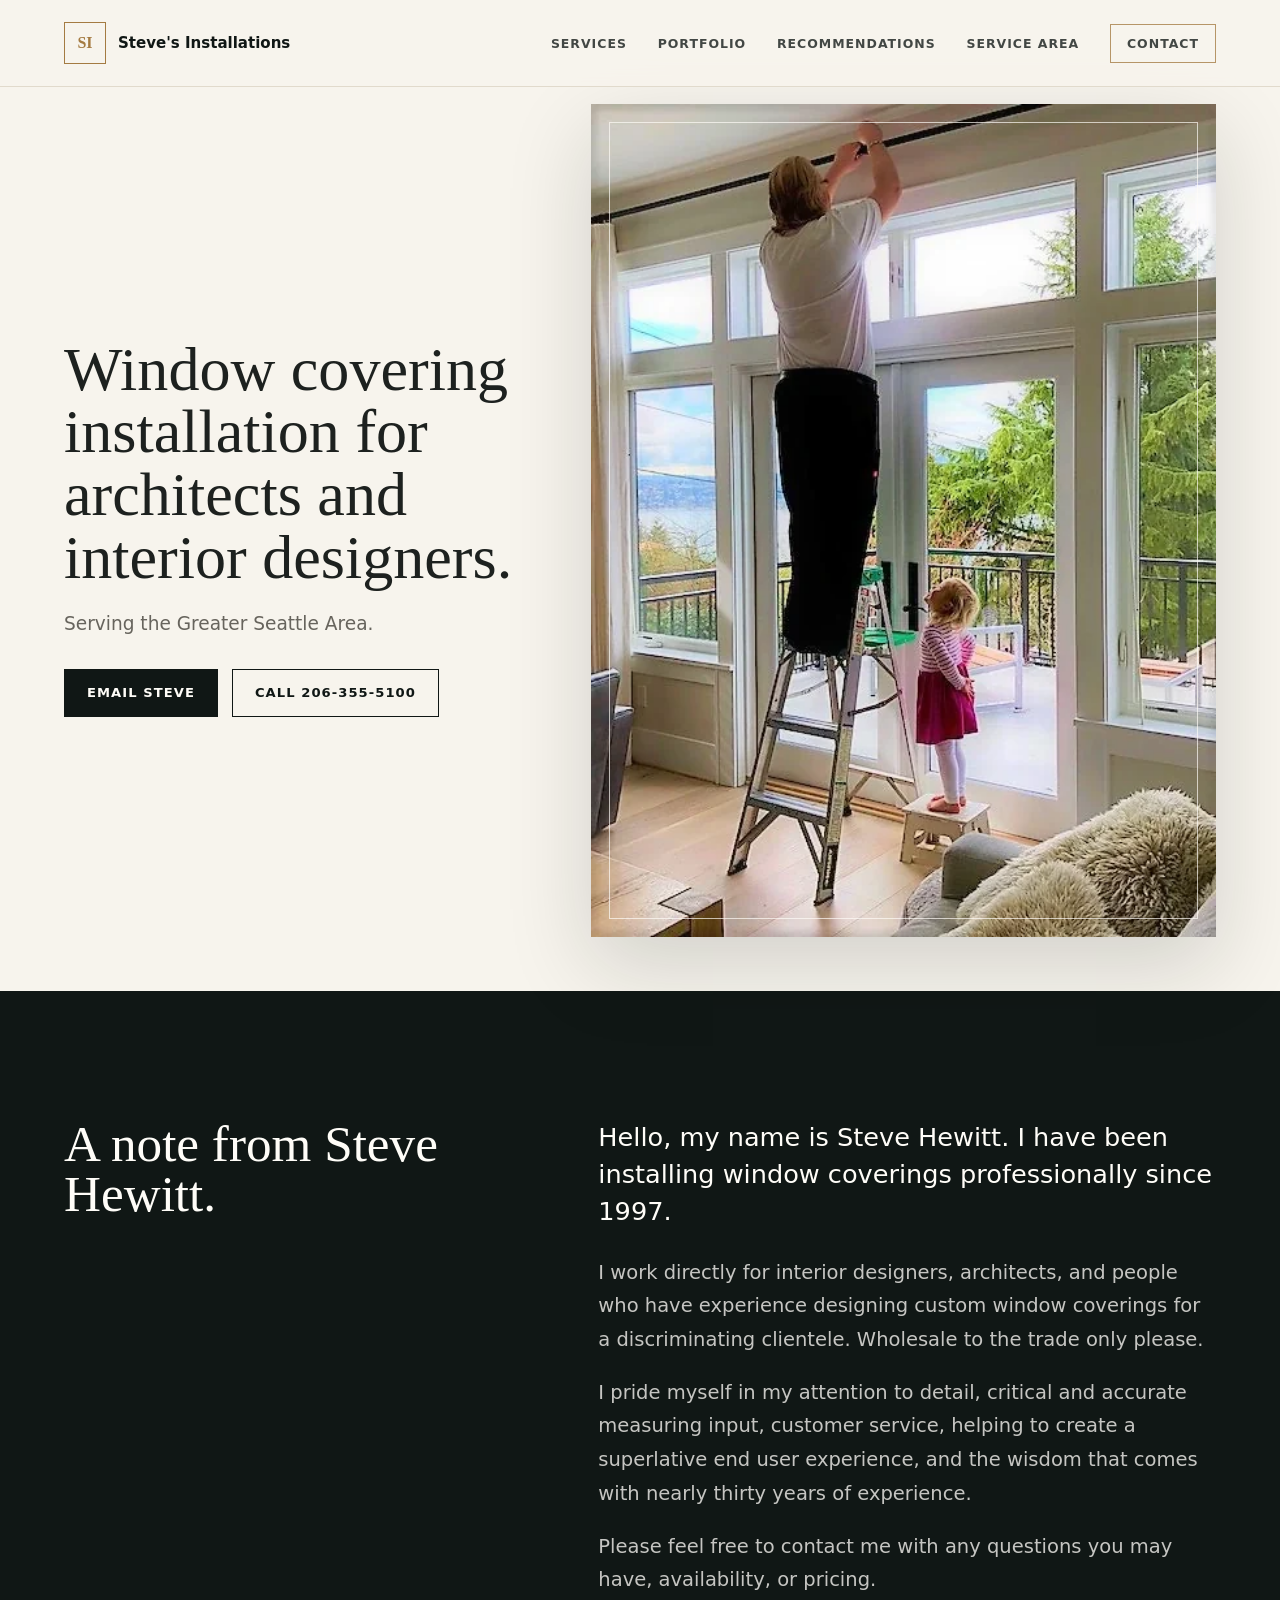
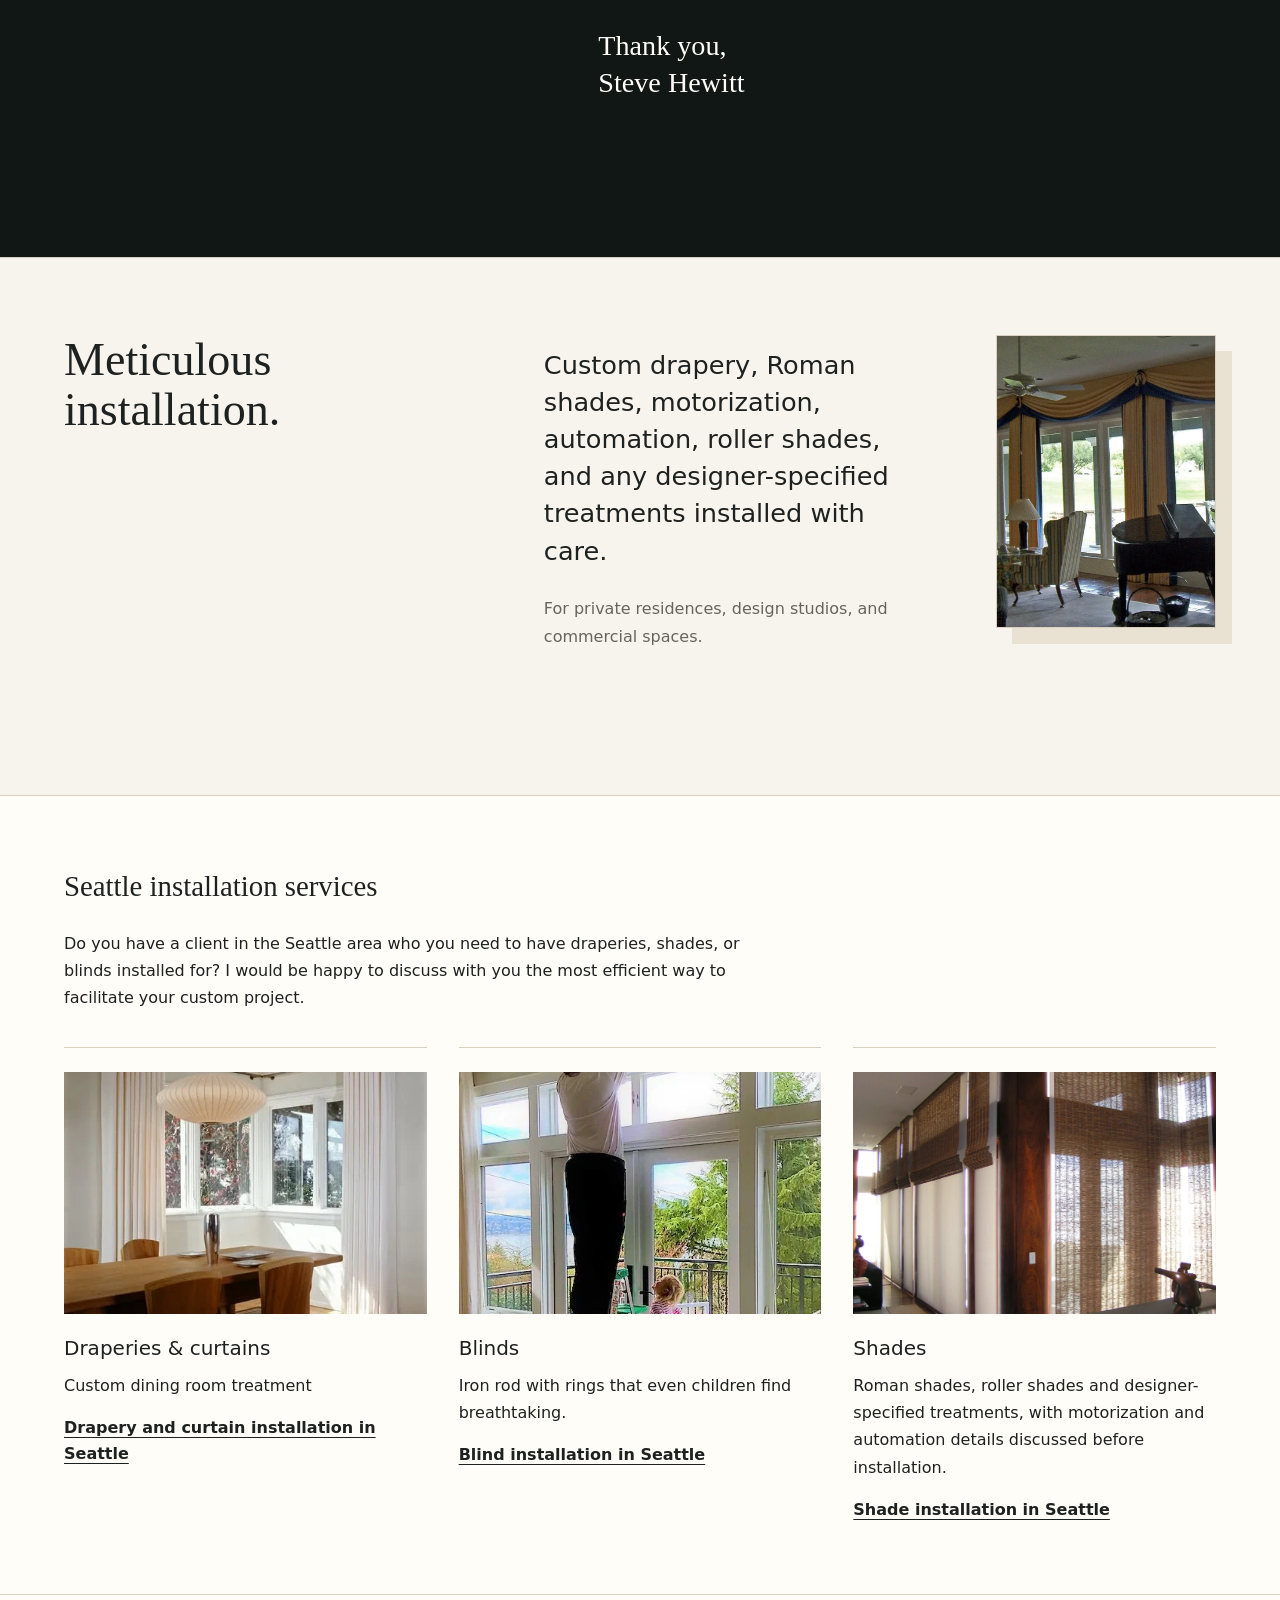
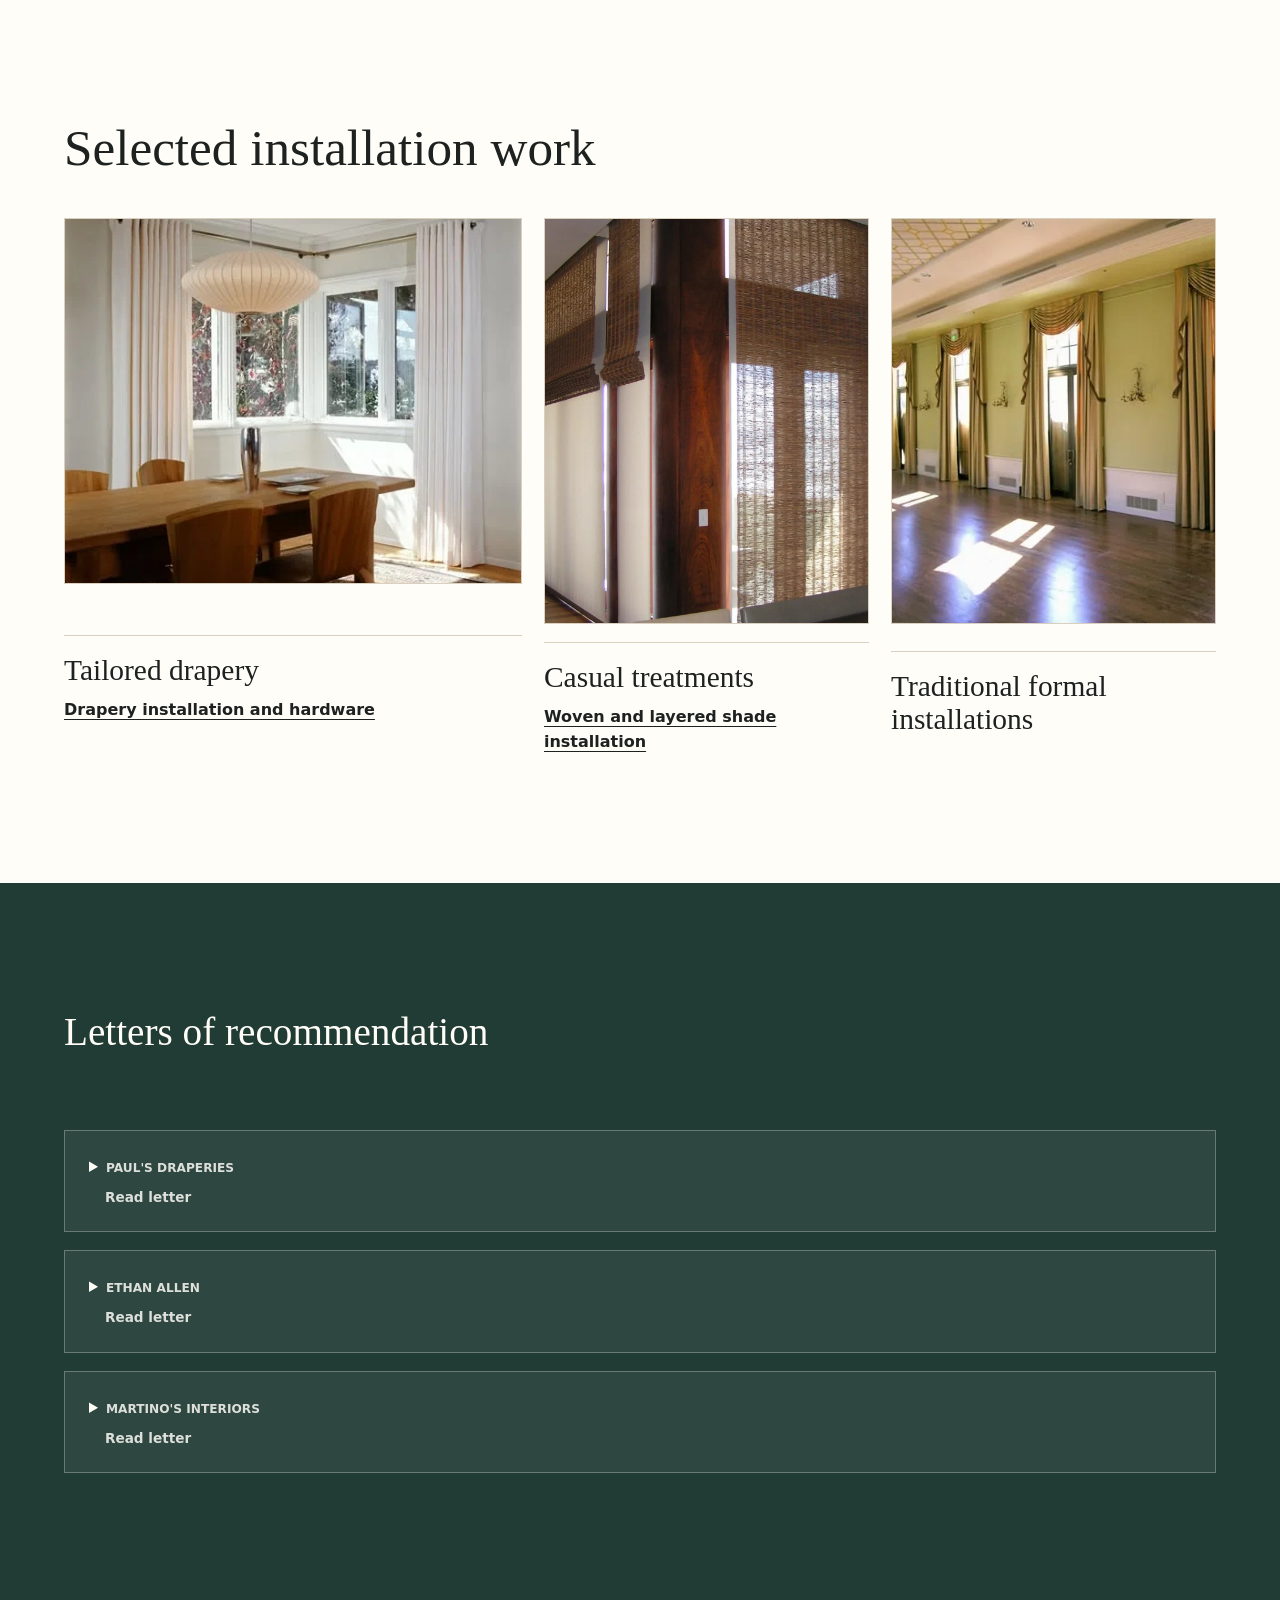
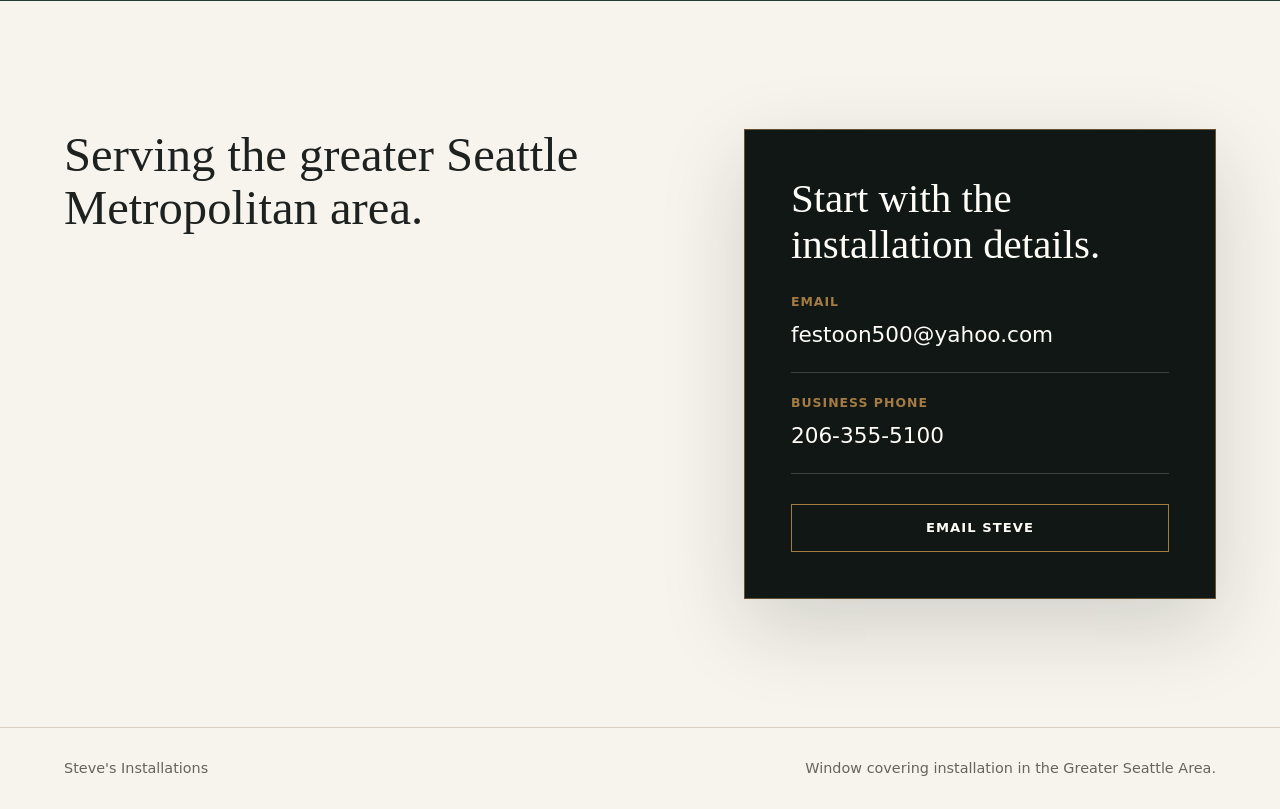
==== commit b81ce520: "Update homepage service copy" ====
--- a/index.html
+++ b/index.html
@@ -100,18 +100,19 @@
 
       <section id="installation-services" class="installation-services" aria-labelledby="services-heading">
         <h2 id="services-heading">Seattle installation services</h2>
-        <p>Have draperies, blinds or shades specified for a Seattle-area project? Steve installs designer-supplied window treatments for architects and interior designers. Wholesale to the trade only please.</p>
+        <p>Do you have a client in the Seattle area who you need to have draperies, shades, or blinds installed for?
+          I would be happy to discuss with you the most efficient way to facilitate your custom project.</p>
         <div class="service-links">
           <article>
             <img class="service-thumb" src="assets/dining-drapery.webp" alt="" decoding="async">
             <h3>Draperies &amp; curtains</h3>
-            <p>Designer-specified panels, layered treatments, rods and tracks, with attention to placement, fabric handling and the finished room.</p>
+            <p>Custom dining room treatment</p>
             <a class="text-link" href="seattle-drapery-curtain-installation.html">Drapery and curtain installation in Seattle</a>
           </article>
           <article>
             <img class="service-thumb" src="assets/onsite-installation.webp" alt="" decoding="async">
             <h3>Blinds</h3>
-            <p>Installation planning for blind mounting, clearances and alignment. Share the product specifications and window details with Steve.</p>
+            <p>Iron rod with rings that even children find breathtaking.</p>
             <a class="text-link" href="seattle-blind-installation.html">Blind installation in Seattle</a>
           </article>
           <article>
